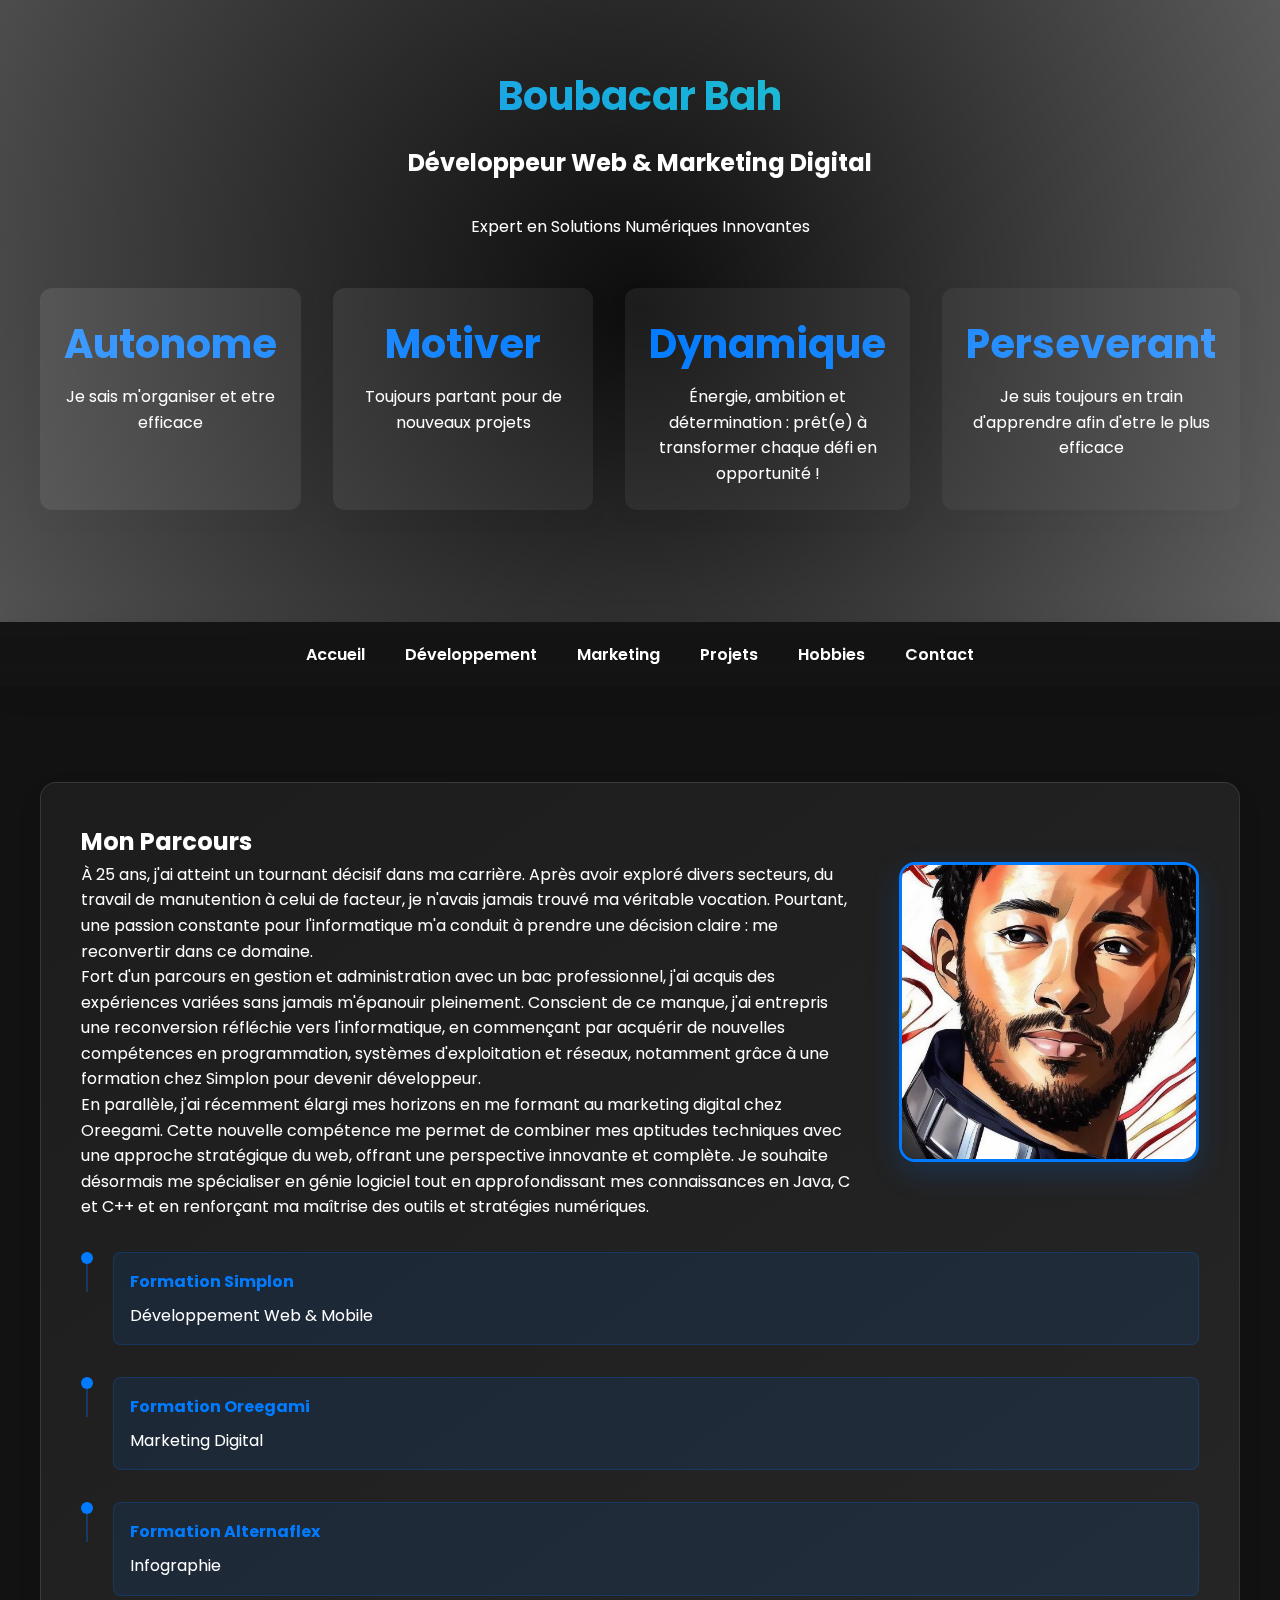
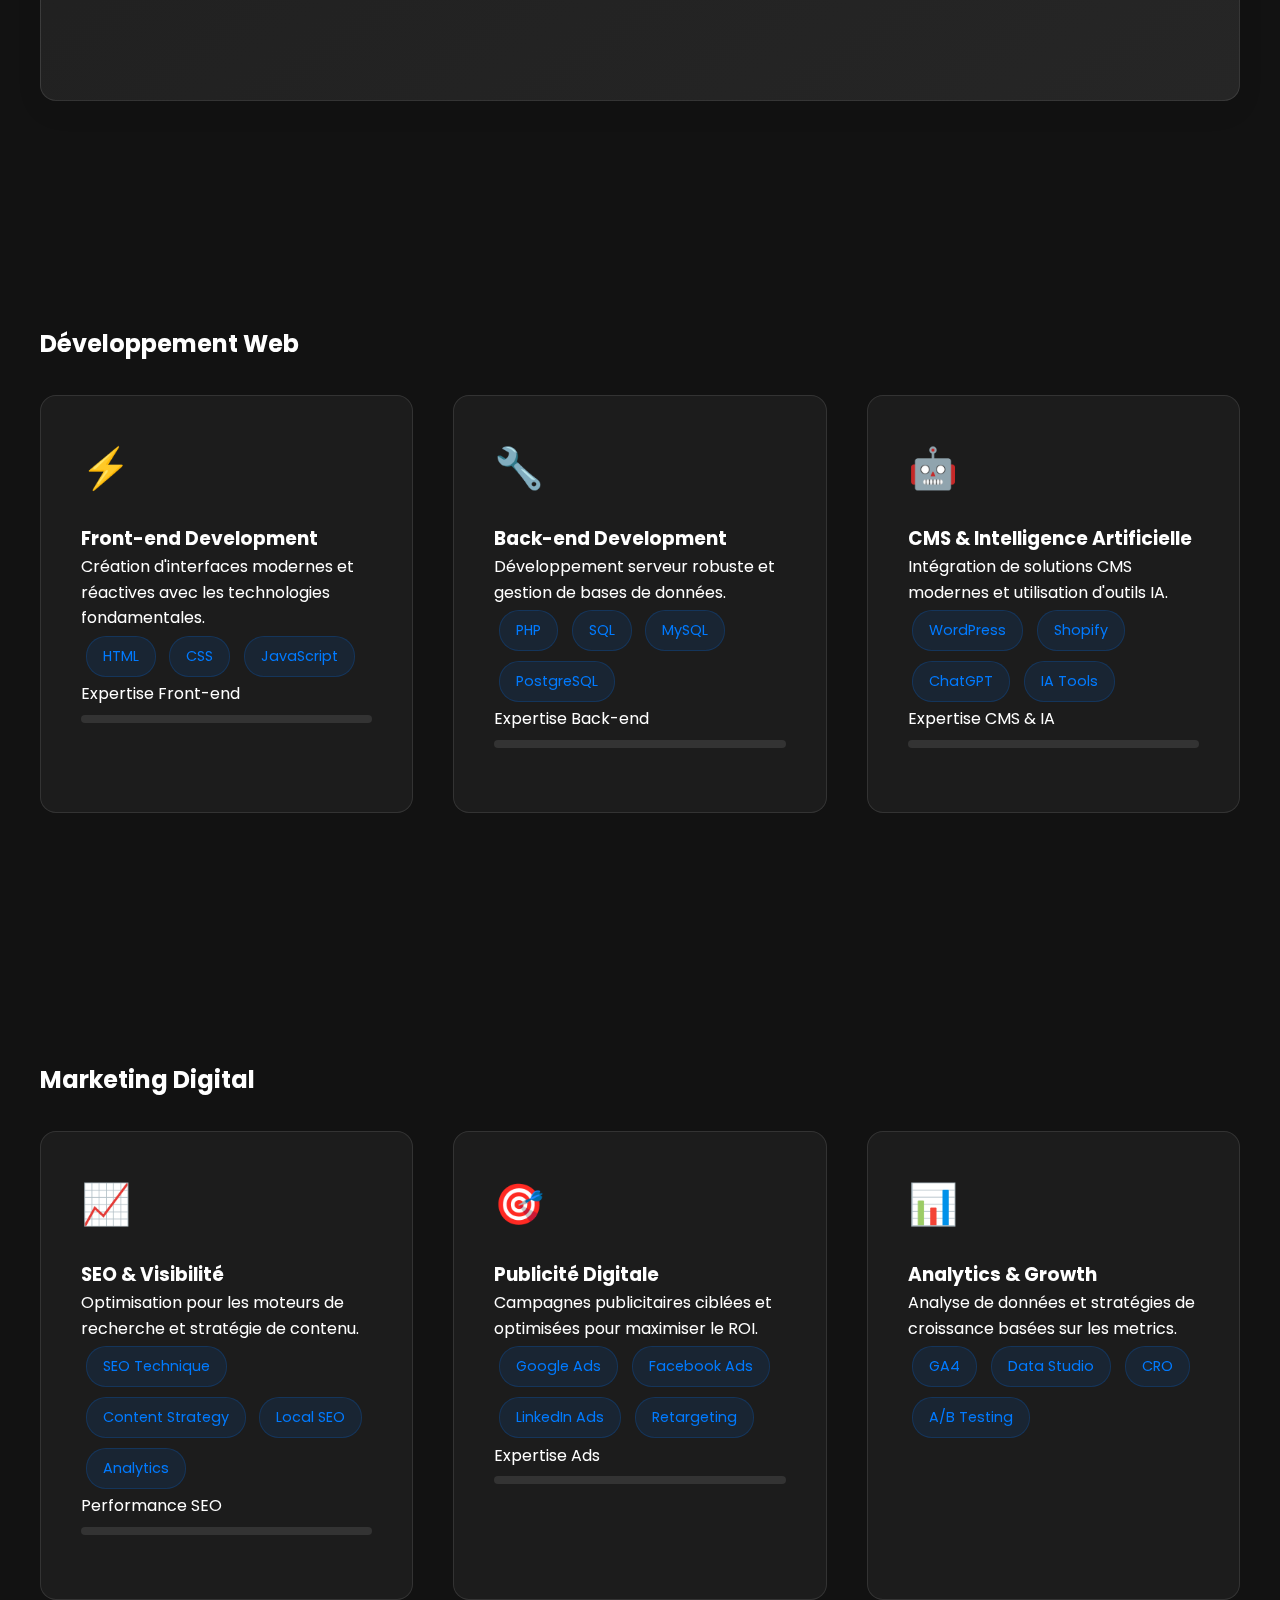
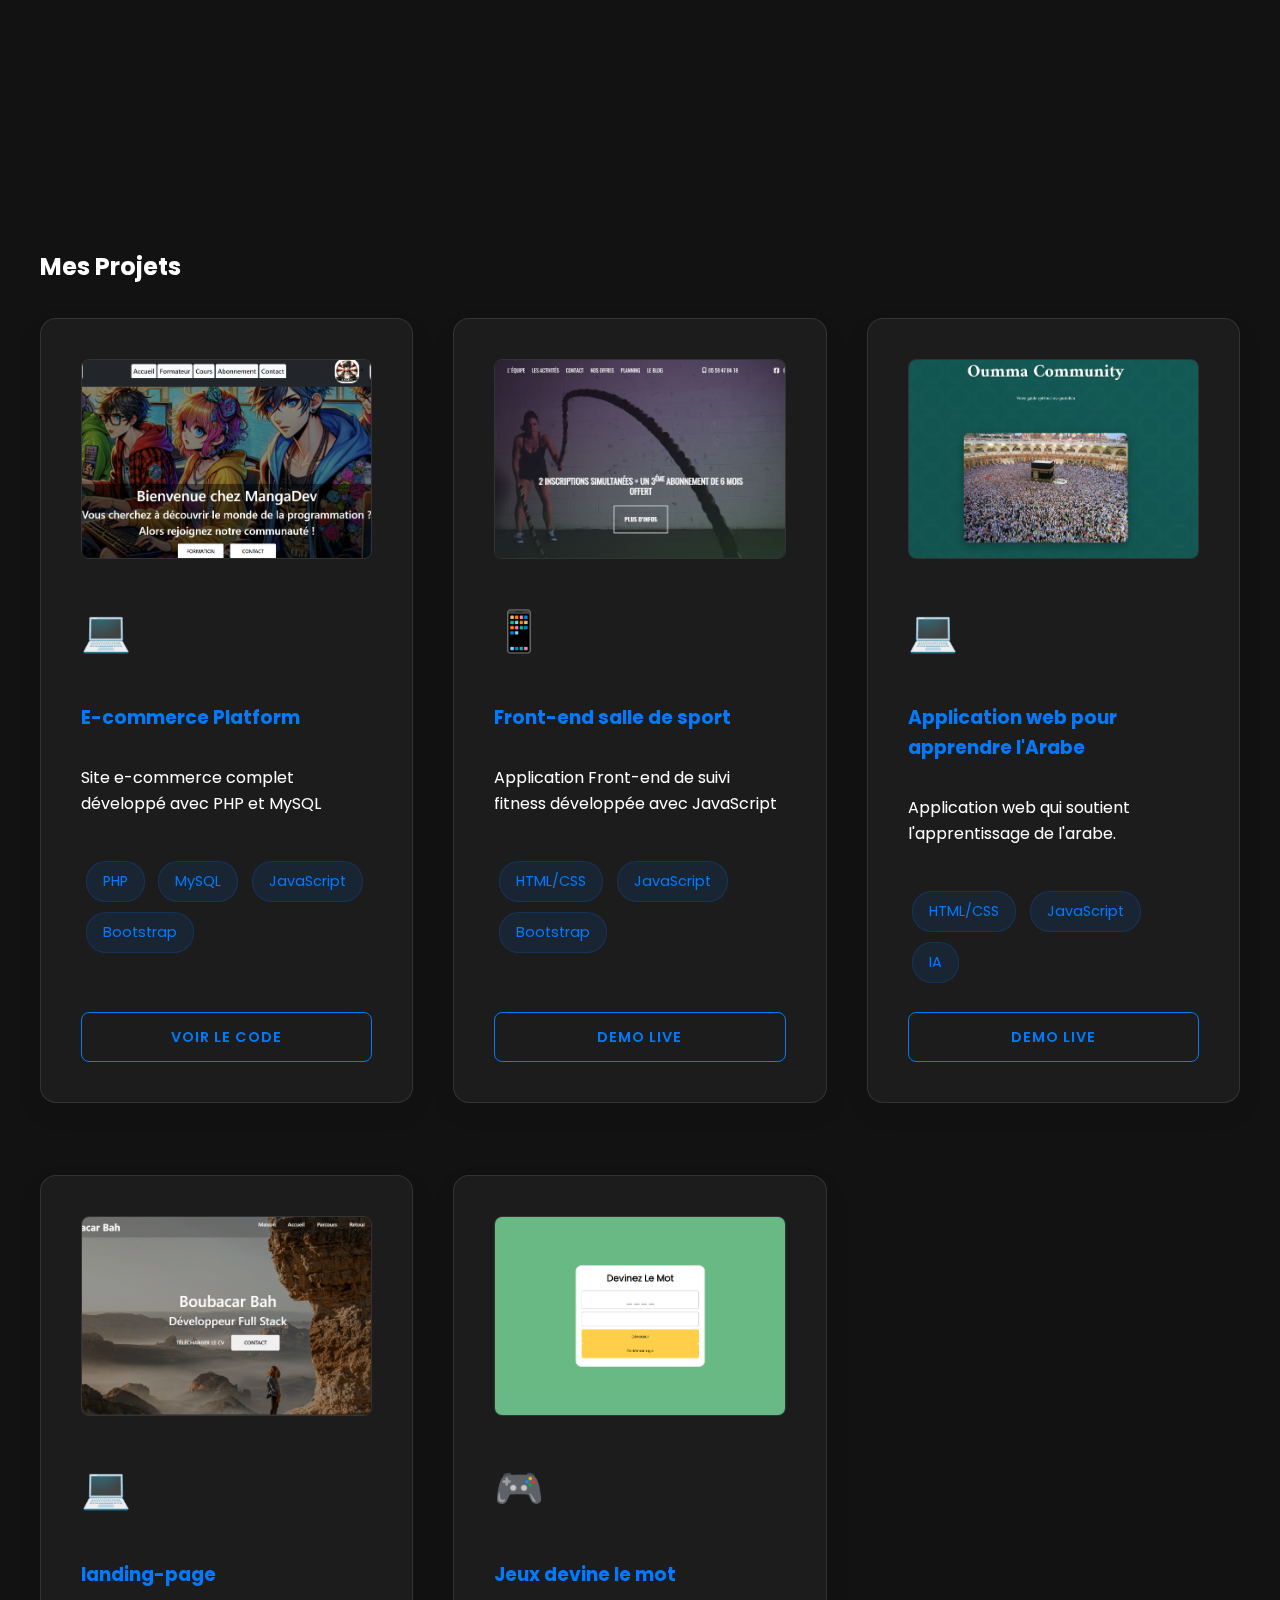
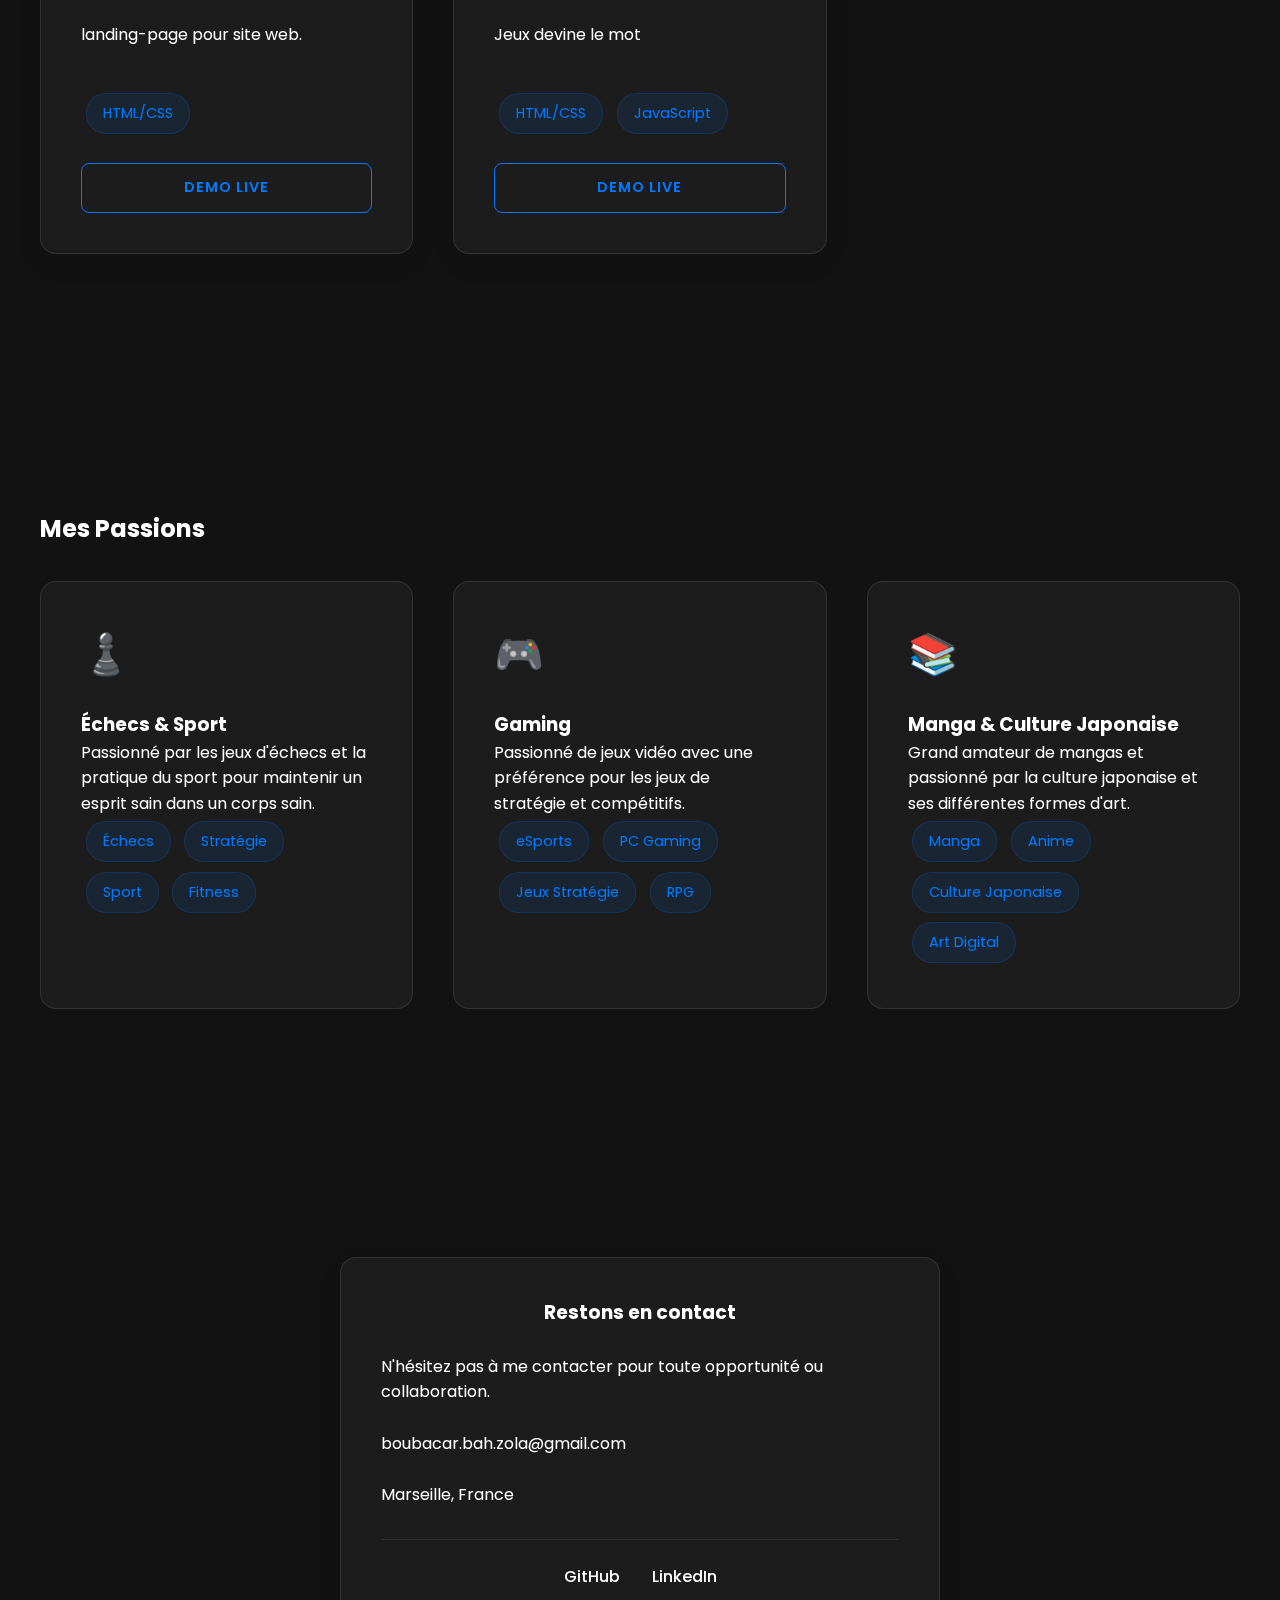
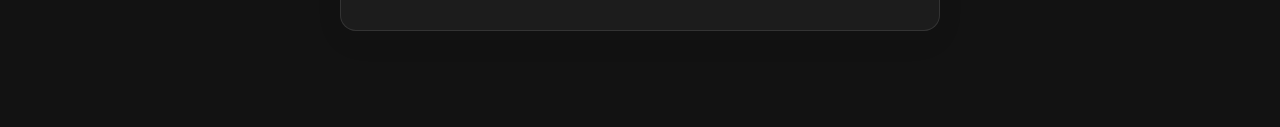
==== index.html @ 0d0018da "new" ====
<html><head>
<title>Portfolio - Boubacar Bah | Développeur Web & Marketing Digital</title>
<meta charset="UTF-8">
<meta name="viewport" content="width=device-width, initial-scale=1.0">
<meta name="description" content="Portfolio de développement web et marketing digital">
<link rel="stylesheet" href="style.css">

<link href="https://fonts.googleapis.com/css2?family=Poppins:wght@400;500;600;700&display=swap" rel="stylesheet">
</head>
<body>

<div class="animated-background"></div>

<header class="header">
    <div class="container">
        <h1 class="typewriter">Boubacar Bah</h1>
        <h2 style="margin-bottom: 2rem;">Développeur Web & Marketing Digital</h2>
        <p>Expert en Solutions Numériques Innovantes</p>
        <div class="stats-grid">
            <div class="stat-card">
                <div class="stat-number">Autonome</div>
                <div> Je sais m'organiser et etre efficace </div>
            </div>
            <div class="stat-card">
                <div class="stat-number">Motiver</div>
                <div>Toujours partant pour de nouveaux projets</div>
            </div>
            <div class="stat-card">
                <div class="stat-number">Dynamique</div>
                <div>Énergie, ambition et détermination : prêt(e) à transformer chaque défi en opportunité !</div>
            </div>
            <div class="stat-card">
                <div class="stat-number">Perseverant</div>
                <div>Je suis toujours en train d'apprendre afin d'etre le plus efficace</div>
            </div>
        </div>
    </div>
</header>

<nav class="nav">
    <div class="burger-menu">
        <div></div>
        <div></div>
        <div></div>
    </div>
    <ul class="nav-list">
        <li><a href="#accueil" class="nav-link">Accueil</a></li>
        <li><a href="#dev" class="nav-link">Développement</a></li>
        <li><a href="#marketing" class="nav-link">Marketing</a></li>
        <li><a href="#projets" class="nav-link">Projets</a></li>
        <li><a href="#hobbies" class="nav-link">Hobbies</a></li>
        <li><a href="#contact" class="nav-link">Contact</a></li>
    </ul>
</nav>

<main>
    <section id="accueil" class="section">
        <div class="container">
            <div class="card about-card">
                <h2>Mon Parcours</h2>
                <div class="about-content">
                    <div class="about-text">
                        <p class="about-paragraph">À 25 ans, j'ai atteint un tournant décisif dans ma carrière. Après avoir exploré divers secteurs, du travail de manutention à celui de facteur, je n'avais jamais trouvé ma véritable vocation. Pourtant, une passion constante pour l'informatique m'a conduit à prendre une décision claire : me reconvertir dans ce domaine.</p>
                        
                        <p class="about-paragraph">Fort d'un parcours en gestion et administration avec un bac professionnel, j'ai acquis des expériences variées sans jamais m'épanouir pleinement. Conscient de ce manque, j'ai entrepris une reconversion réfléchie vers l'informatique, en commençant par acquérir de nouvelles compétences en programmation, systèmes d'exploitation et réseaux, notamment grâce à une formation chez Simplon pour devenir développeur.</p>
                        
                        <p class="about-paragraph">En parallèle, j'ai récemment élargi mes horizons en me formant au marketing digital chez Oreegami. Cette nouvelle compétence me permet de combiner mes aptitudes techniques avec une approche stratégique du web, offrant une perspective innovante et complète. Je souhaite désormais me spécialiser en génie logiciel tout en approfondissant mes connaissances en Java, C et C++ et en renforçant ma maîtrise des outils et stratégies numériques.</p>
                    </div>
                    <div class="profile-section">
                        <img 
                            src="Picsart_24-02-28_15-00-03-583.png" 
                            alt="Portrait professionnel d'un jeune développeur, style moderne et professionnel" 
                            class="profile-image"
                            width="300"
                            height="300"
                        >
                    </div>
                </div>
                <div class="journey-timeline">
                    <div class="timeline-item">
                        <div class="timeline-dot"></div>
                        <div class="timeline-content">
                            <h4>Formation Simplon</h4>
                            <p>Développement Web & Mobile</p>
                        </div>
                    </div>
                    <div class="timeline-item">
                        <div class="timeline-dot"></div>
                        <div class="timeline-content">
                            <h4>Formation Oreegami</h4>
                            <p>Marketing Digital</p>
                        </div>
                    </div>
                    <div class="timeline-item">
                        <div class="timeline-dot"></div>
                        <div class="timeline-content">
                            <h4>Formation Alternaflex</h4>
                            <p>Infographie</p>
                        </div>
                    </div>
                </div>
            </div>
        </div>
    </section>

    <section id="dev" class="section">
        <div class="container">
            <h2>Développement Web</h2>
            <div class="portfolio-grid">
                <div class="service-card">
                    <div class="service-icon">⚡</div>
                    <h3>Front-end Development</h3>
                    <p>Création d'interfaces modernes et réactives avec les technologies fondamentales.</p>
                    <div class="skill-tags">
                        <span class="skill-tag">HTML</span>
                        <span class="skill-tag">CSS</span>
                        <span class="skill-tag">JavaScript</span>
                    </div>
                    <p>Expertise Front-end</p>
                    <div class="progress-bar">
                        <div class="progress-fill" style="width: 95%;"></div>
                    </div>
                </div>
                
                <div class="service-card">
                    <div class="service-icon">🔧</div>
                    <h3>Back-end Development</h3>
                    <p>Développement serveur robuste et gestion de bases de données.</p>
                    <div class="skill-tags">
                        <span class="skill-tag">PHP</span>
                        <span class="skill-tag">SQL</span>
                        <span class="skill-tag">MySQL</span>
                        <span class="skill-tag">PostgreSQL</span>
                    </div>
                    <p>Expertise Back-end</p>
                    <div class="progress-bar">
                        <div class="progress-fill" style="width: 90%;"></div>
                    </div>
                </div>

                <div class="service-card">
                    <div class="service-icon">🤖</div>
                    <h3>CMS & Intelligence Artificielle</h3>
                    <p>Intégration de solutions CMS modernes et utilisation d'outils IA.</p>
                    <div class="skill-tags">
                        <span class="skill-tag">WordPress</span>
                        <span class="skill-tag">Shopify</span>
                        <span class="skill-tag">ChatGPT</span>
                        <span class="skill-tag">IA Tools</span>
                    </div>
                    <p>Expertise CMS & IA</p>
                    <div class="progress-bar">
                        <div class="progress-fill" style="width: 85%;"></div>
                    </div>
                </div>
            </div>
        </div>
    </section>

    <section id="marketing" class="section">
        <div class="container">
            <h2>Marketing Digital</h2>
            <div class="portfolio-grid">
                <div class="service-card">
                    <div class="service-icon">📈</div>
                    <h3>SEO & Visibilité</h3>
                    <p>Optimisation pour les moteurs de recherche et stratégie de contenu.</p>
                    <div class="skill-tags">
                        <span class="skill-tag">SEO Technique</span>
                        <span class="skill-tag">Content Strategy</span>
                        <span class="skill-tag">Local SEO</span>
                        <span class="skill-tag">Analytics</span>
                    </div>
                    <p>Performance SEO</p>
                    <div class="progress-bar">
                        <div class="progress-fill" style="width: 92%;"></div>
                    </div>
                </div>

                <div class="service-card">
                    <div class="service-icon">🎯</div>
                    <h3>Publicité Digitale</h3>
                    <p>Campagnes publicitaires ciblées et optimisées pour maximiser le ROI.</p>
                    <div class="skill-tags">
                        <span class="skill-tag">Google Ads</span>
                        <span class="skill-tag">Facebook Ads</span>
                        <span class="skill-tag">LinkedIn Ads</span>
                        <span class="skill-tag">Retargeting</span>
                    </div>
                    <p>Expertise Ads</p>
                    <div class="progress-bar">
                        <div class="progress-fill" style="width: 88%;"></div>
                    </div>
                </div>

                <div class="service-card">
                    <div class="service-icon">📊</div>
                    <h3>Analytics & Growth</h3>
                    <p>Analyse de données et stratégies de croissance basées sur les metrics.</p>
                    <div class="skill-tags">
                        <span class="skill-tag">GA4</span>
                        <span class="skill-tag">Data Studio</span>
                        <span class="skill-tag">CRO</span>
                        <span class="skill-tag">A/B Testing</span>
                    </div>
                </div>
            </div>
        </div>
    </section>

    <section id="projets" class="section">
        <div class="container">
            <h2>Mes Projets</h2>
            <div class="portfolio-grid">
                <div class="project-card card">
                    <img 
                        src="Capture d'écran 2024-09-05 134711.png"
                        alt="Interface d'une plateforme e-commerce moderne avec design épuré"
                        class="project-preview"
                        width="400"
                        height="200"
                    >
                    <div class="service-icon">💻</div>
                    <h3>E-commerce Platform</h3>
                    <p>Site e-commerce complet développé avec PHP et MySQL</p>
                    <div class="skill-tags">
                        <span class="skill-tag">PHP</span>
                        <span class="skill-tag">MySQL</span>
                        <span class="skill-tag">JavaScript</span>
                        <span class="skill-tag">Bootstrap</span>
                    </div>
                    <div class="project-links">
                        <a href="https://github.com/BoubaBah/MangaDev" class="btn">Voir le Code</a>
                    </div>
                </div>

                <div class="project-card card">
                    <img 
                        src="Capture d'écran 2024-09-05 151207.png"
                        alt="Application mobile de fitness avec interface moderne et intuitive"
                        class="project-preview"
                        width="400"
                        height="200"
                    >
                    <div class="service-icon">📱</div>
                    <h3>Front-end salle de sport</h3>
                    <p>Application Front-end de suivi fitness développée avec JavaScript</p>
                    <div class="skill-tags">
                        <span class="skill-tag">HTML/CSS</span>
                        <span class="skill-tag">JavaScript</span>
                        <span class="skill-tag">Bootstrap</span>
                    </div>
                    <div class="project-links">
                        <a href="https://itakii.github.io/sale-de-sport/" class="btn">Demo Live</a>
                    </div>
                </div>

                <div class="project-card card">
                    <img 
                        src="bbb.png.png"
                        alt="Interface d'un chatbot IA avec design futuriste"
                        class="project-preview"
                        width="400"
                        height="200"
                    >
                    <div class="service-icon">💻</div>
                    <h3>Application web pour apprendre l'Arabe</h3>
                    <p>Application web qui soutient l'apprentissage de l'arabe.</p>
                    <div class="skill-tags">
                        <span class="skill-tag">HTML/CSS</span>
                        <span class="skill-tag">JavaScript</span>
                        <span class="skill-tag">IA</span>
                    </div>
                    <div class="project-links">
                        <a href="https://boubabah.github.io/apprendreL-ArabeD-butant/" class="btn">Demo Live</a>
                    </div>
                </div>

                <div class="project-card card">
                    <img 
                        src="lll.png"
                        alt="Dashboard analytics avec graphiques et données marketing"
                        class="project-preview"
                        width="400"
                        height="200"
                    >
                    <div class="service-icon">💻</div>
                    <h3>landing-page</h3>
                    <p>landing-page pour site web.</p>
                    <div class="skill-tags">
                        <span class="skill-tag">HTML/CSS</span>
                        
                    </div>
                    <div class="project-links">
                        <a href="https://boubabah.github.io/landing-Page/" class="btn">Demo Live</a>
                    </div>
                </div>

                <div class="project-card card">
                    <img 
                        src="ddd.png"
                        alt="Application de réseau social avec interface moderne"
                        class="project-preview"
                        width="400"
                        height="200"
                    >
                    <div class="service-icon">🎮</div>
                    <h3>Jeux devine le mot</h3>
                    <p>Jeux devine le mot</p>
                    <div class="skill-tags">
                        <span class="skill-tag">HTML/CSS</span>
                        <span class="skill-tag">JavaScript</span>
                        
                    </div>
                    <div class="project-links">
                        <a href="https://boubabah.github.io/JeuDevine.github.io/" class="btn">Demo Live</a>
                    </div>
                </div>
            </div>
        </div>
    </section>

    <section id="hobbies" class="section">
        <div class="container">
            <h2>Mes Passions</h2>
            <div class="portfolio-grid">
                <div class="service-card">
                    <div class="service-icon">♟️</div>
                    <h3>Échecs & Sport</h3>
                    <p>Passionné par les jeux d'échecs et la pratique du sport pour maintenir un esprit sain dans un corps sain.</p>
                    <div class="skill-tags">
                        <span class="skill-tag">Échecs</span>
                        <span class="skill-tag">Stratégie</span>
                        <span class="skill-tag">Sport</span>
                        <span class="skill-tag">Fitness</span>
                    </div>
                </div>

                <div class="service-card">
                    <div class="service-icon">🎮</div>
                    <h3>Gaming</h3>
                    <p>Passionné de jeux vidéo avec une préférence pour les jeux de stratégie et compétitifs.</p>
                    <div class="skill-tags">
                        <span class="skill-tag">eSports</span>
                        <span class="skill-tag">PC Gaming</span>
                        <span class="skill-tag">Jeux Stratégie</span>
                        <span class="skill-tag">RPG</span>
                    </div>
                </div>

                <div class="service-card">
                    <div class="service-icon">📚</div>
                    <h3>Manga & Culture Japonaise</h3>
                    <p>Grand amateur de mangas et passionné par la culture japonaise et ses différentes formes d'art.</p>
                    <div class="skill-tags">
                        <span class="skill-tag">Manga</span>
                        <span class="skill-tag">Anime</span>
                        <span class="skill-tag">Culture Japonaise</span>
                        <span class="skill-tag">Art Digital</span>
                    </div>
                </div>
            </div>
        </div>
    </section>

    <section id="contact" class="section">
        <div class="container">
            
            <div class="contact-form card w-50">
                <center><h3>Restons en contact</h3></center>
                <br>
                <p>N'hésitez pas à me contacter pour toute opportunité ou collaboration.</p>
                <br>
                <div class="contact-method">
                    <i class="fas fa-envelope"></i>
                    <p>boubacar.bah.zola@gmail.com</p>
                </div>
                <br>
                
                <div class="contact-method">
                    <i class="fas fa-map-marker-alt"></i>
                    <p>Marseille, France</p>
                </div>
                <div class="social-links">
                    <a href="https://github.com/BoubaBah" target="_blank">GitHub</a>
                    <a href="https://www.linkedin.com/in/boubacar-bah-%E2%9C%A8-0828a6263/" target="_blank">LinkedIn</a>
                </div>
            </div>
        </div>
    </section>
</main>

<script src="main.js"></script>

</body>
</html>
---- style.css ----
:root {
    --primary: #0a0a0a;
    --secondary: #007AFF;
    --accent: #00D1B2;
    --background: #121212;
    --text: #ffffff;
    --card-bg: rgba(30, 30, 30, 0.95);
    --gold: #FFD700;
  }
  
  * {
    margin: 0;
    padding: 0;
    box-sizing: border-box;
  }
  
  body {
    font-family: 'Poppins', sans-serif;
    line-height: 1.6;
    color: var(--text);
    background: var(--background);
  }
  
  .animated-background {
      position: fixed;
      top: 0;
      left: 0;
      width: 100%;
      height: 100%;
      z-index: -1;
      background: var(--background);
      overflow: hidden;
  }
  
  .light-beam {
      position: absolute;
      width: 2px;
      opacity: 0;
      background: linear-gradient(180deg, rgba(144, 238, 144, 0.3) 0%, rgba(144, 238, 144, 0.1) 50%, transparent 100%);
      animation: fallBeam 3s linear infinite;
  }
  
  @keyframes fallBeam {
      0% {
          transform: translateY(-100%) rotate(45deg);
          opacity: 0;
      }
      20% {
          opacity: 0.3;
      }
      80% {
          opacity: 0.3;
      }
      100% {
          transform: translateY(100vh) rotate(45deg);
          opacity: 0;
      }
  }
  
  .header {
    padding: 4rem 2rem;
    background: linear-gradient(135deg, #000000 0%, #1a1a1a 100%);
    color: white;
    text-align: center;
    position: relative;
    overflow: hidden;
    box-shadow: 0 4px 30px rgba(0,0,0,0.1);
  }
  
  .header::before {
    content: '';
    position: absolute;
    top: 0;
    left: 0;
    width: 100%;
    height: 100%;
    background: radial-gradient(circle at center, transparent 0%, rgba(255,255,255,0.3) 100%);
  }
  
  .nav {
    background: rgba(20, 20, 20, 0.95);
    padding: 1.2rem;
    position: sticky;
    top: 0;
    z-index: 100;
    backdrop-filter: blur(10px);
    box-shadow: 0 4px 30px rgba(0,0,0,0.1);
  }
  
  .burger-menu {
      display: none;
      cursor: pointer;
      padding: 10px;
  }
  
  .burger-menu div {
      width: 25px;
      height: 3px;
      background-color: var(--text);
      margin: 5px 0;
      transition: all 0.3s ease;
  }
  
  .nav-list {
    display: flex;
    justify-content: center;
    list-style: none;
    gap: 2.5rem;
  }
  
  .nav-link {
    text-decoration: none;
    color: var(--text);
    font-weight: 600;
    transition: all 0.3s;
    position: relative;
  }
  
  .nav-link::after {
    content: '';
    position: absolute;
    bottom: -5px;
    left: 0;
    width: 0;
    height: 2px;
    background: var(--secondary);
    transition: width 0.3s;
  }
  
  .nav-link:hover::after {
    width: 100%;
  }
  
  .section {
    padding: 6rem 2rem;
  }
  
  .container {
    max-width: 1200px;
    margin: 0 auto;
  }
  
  .card {
    background: var(--card-bg);
    border-radius: 16px;
    padding: 2.5rem;
    margin-bottom: 2rem;
    box-shadow: 0 10px 30px rgba(0,0,0,0.05);
    transition: all 0.4s cubic-bezier(0.4, 0, 0.2, 1);
    border: 1px solid rgba(255,255,255,0.1);
  }
  
  .card:hover {
    transform: translateY(-10px);
    box-shadow: 0 20px 40px rgba(0, 122, 255, 0.15);
  }
  
  .typewriter {
    font-size: 2.5rem;
    font-weight: 700;
    background: linear-gradient(45deg, var(--secondary), var(--accent));
    -webkit-background-clip: text;
    -webkit-text-fill-color: transparent;
    margin-bottom: 1rem;
  }
  
  .portfolio-grid {
    display: grid;
    grid-template-columns: repeat(auto-fit, minmax(350px, 1fr));
    gap: 2.5rem;
    padding: 2rem 0;
  }
  
  .contact-form {
    max-width: 600px;
    margin: 0 auto;
  }
  
  .form-group {
    margin-bottom: 1.5rem;
  }
  
  .form-input {
    width: 100%;
    padding: 1rem;
    background: rgba(30, 30, 30, 0.95);
    border: 2px solid rgba(255,255,255,0.1);
    border-radius: 8px;
    transition: all 0.3s;
    font-size: 1rem;
    color: var(--text);
  }
  
  .form-input:focus {
    border-color: var(--secondary);
    outline: none;
    box-shadow: 0 0 0 3px rgba(0,122,255,0.1);
  }
  
  .btn {
    background: linear-gradient(45deg, var(--secondary), var(--accent));
    color: white;
    padding: 1rem 2rem;
    border: none;
    border-radius: 8px;
    cursor: pointer;
    transition: all 0.3s;
    font-weight: 600;
    text-transform: uppercase;
    letter-spacing: 1px;
  }
  
  .btn:hover {
    transform: translateY(-2px);
    box-shadow: 0 10px 20px rgba(0,122,255,0.2);
  }
  
  .social-links {
    margin-top: 2rem;
    display: flex;
    justify-content: center;
    gap: 2rem;
  }
  
  .social-links a {
    color: var(--text);
    text-decoration: none;
    font-weight: 500;
    transition: color 0.3s;
  }
  
  .social-links a:hover {
    color: var(--secondary);
  }
  
  .stats-grid {
    display: grid;
    grid-template-columns: repeat(4, 1fr);
    gap: 2rem;
    margin: 3rem 0;
  }
  
  .stat-card {
    text-align: center;
    padding: 1.5rem;
    background: var(--card-bg);
    border-radius: 12px;
    box-shadow: 0 8px 20px rgba(0,0,0,0.08);
  }
  
  .stat-number {
    font-size: 2.5rem;
    font-weight: 700;
    color: var(--secondary);
    margin-bottom: 0.5rem;
  }
  
  .project-card {
    background: var(--card-bg);
    border-radius: 16px;
    padding: 2.5rem;
    transition: all 0.4s ease;
    border: 1px solid rgba(255,255,255,0.1);
    display: flex;
    flex-direction: column;
    gap: 1.5rem;
  }
  
  .project-card:hover {
    transform: translateY(-10px);
    border-color: var(--secondary);
    box-shadow: 0 20px 40px rgba(0, 122, 255, 0.15);
  }
  
  .project-links {
    display: flex;
    gap: 1rem;
    margin-top: auto;
  }
  
  .project-links .btn {
    flex: 1;
    font-size: 0.9rem;
    padding: 0.8rem 1.5rem;
    text-align: center;
    text-decoration: none;
    border: 1px solid var(--secondary);
    background: transparent;
    color: var(--secondary);
    transition: all 0.3s ease;
  }
  
  .project-links .btn:hover {
    background: var(--secondary);
    color: white;
    transform: translateY(-2px);
  }
  
  .project-card .service-icon {
    font-size: 2.5rem;
    margin-bottom: 1rem;
  }
  
  .project-card h3 {
    color: var(--secondary);
    margin-bottom: 0.5rem;
  }
  
  .project-card p {
    color: var(--text);
    margin-bottom: 1rem;
    line-height: 1.6;
  }
  
  .testimonial {
    font-style: italic;
    position: relative;
    padding: 2rem;
    background: var(--card-bg);
    border-radius: 12px;
    margin: 2rem 0;
  }
  
  .testimonial::before {
    content: '"';
    font-size: 4rem;
    color: var(--secondary);
    position: absolute;
    top: -10px;
    left: 10px;
    opacity: 0.2;
  }
  
  .service-card {
    background: var(--card-bg);
    border-radius: 16px;
    padding: 2.5rem;
    margin-bottom: 1.5rem;
    border: 1px solid rgba(255,255,255,0.1);
    transition: all 0.3s ease;
    position: relative;
    overflow: hidden;
  }
  
  .service-card:hover {
    transform: translateY(-5px);
    border-color: var(--secondary);
  }
  
  .service-card::before {
    content: '';
    position: absolute;
    top: 0;
    left: 0;
    width: 100%;
    height: 4px;
    background: linear-gradient(90deg, var(--secondary), var(--accent));
    opacity: 0;
    transition: opacity 0.3s ease;
  }
  
  .service-card:hover::before {
    opacity: 1;
  }
  
  .service-icon {
    font-size: 2.5rem;
    margin-bottom: 1.5rem;
    color: var(--secondary);
  }
  
  .skill-tag {
    display: inline-block;
    padding: 0.5rem 1rem;
    background: rgba(0, 122, 255, 0.1);
    border-radius: 20px;
    margin: 0.3rem;
    font-size: 0.9rem;
    color: var(--secondary);
    border: 1px solid rgba(0, 122, 255, 0.2);
    transition: all 0.3s ease;
  }
  
  .skill-tag:hover {
    background: var(--secondary);
    color: white;
  }
  
  .progress-bar {
    width: 100%;
    height: 8px;
    background: rgba(255,255,255,0.1);
    border-radius: 4px;
    margin: 0.5rem 0 1.5rem 0;
    overflow: hidden;
  }
  
  .progress-fill {
    height: 100%;
    background: linear-gradient(90deg, var(--secondary), var(--accent));
    border-radius: 4px;
    transition: width 1.5s ease-in-out;
  }
  
  .about-card {
      background: linear-gradient(145deg, var(--card-bg), rgba(40, 40, 40, 0.95));
      border: 1px solid rgba(255, 255, 255, 0.1);
      transition: transform 0.3s ease, box-shadow 0.3s ease;
  }
  
  .profile-image {
      width: 100%;
      max-width: 300px;
      height: 300px;
      object-fit: cover;
      border-radius: 16px;
      margin: 0 auto;
      display: block;
      border: 3px solid var(--secondary);
      box-shadow: 0 10px 30px rgba(0, 122, 255, 0.2);
      transition: transform 0.3s ease, box-shadow 0.3s ease;
  }
  
  .profile-image:hover {
      transform: scale(1.02);
      box-shadow: 0 15px 40px rgba(0, 122, 255, 0.3);
  }
  
  .about-content {
      display: grid;
      grid-template-columns: 1fr 300px;
      gap: 3rem;
      align-items: start;
  }
  
  @media (max-width: 768px) {
      .nav-list {
          position: fixed;
          right: -100%;
          top: 0;
          height: 100vh;
          width: 100%;
          background: rgba(20, 20, 20, 0.98);
          flex-direction: column;
          padding-top: 80px;
          transition: 0.5s ease-in-out;
      }
  
      .nav-list.active {
          right: 0;
      }
  
      .burger-menu {
          display: block;
          position: absolute;
          right: 20px;
          top: 15px;
          z-index: 101;
      }
  
      .burger-menu.active div:nth-child(1) {
          transform: rotate(-45deg) translate(-5px, 6px);
      }
  
      .burger-menu.active div:nth-child(2) {
          opacity: 0;
      }
  
      .burger-menu.active div:nth-child(3) {
          transform: rotate(45deg) translate(-5px, -6px);
      }
  
      .nav-list {
          flex-direction: column;
          text-align: center;
          gap: 1rem;
      }
      
      .section {
          padding: 3rem 1rem;
      }
      
      .typewriter {
          font-size: 1.8rem;
      }
  
      .stats-grid {
          grid-template-columns: repeat(2, 1fr);
      }
  
      .about-content {
          grid-template-columns: 1fr;
      }
      
      .about-paragraph {
          font-size: 1rem;
      }
  
      .profile-image {
          margin-bottom: 2rem;
      }
  }
  
  .journey-timeline {
      position: relative;
      padding: 2rem 0;
  }
  
  .timeline-item {
      position: relative;
      padding-left: 2rem;
      margin-bottom: 2rem;
  }
  
  .timeline-dot {
      position: absolute;
      left: 0;
      width: 12px;
      height: 12px;
      background: var(--secondary);
      border-radius: 50%;
  }
  
  .timeline-dot::before {
      content: '';
      position: absolute;
      left: 50%;
      top: 12px;
      height: calc(100% + 1rem);
      width: 2px;
      background: rgba(0, 122, 255, 0.3);
      transform: translateX(-50%);
  }
  
  .timeline-content {
      background: rgba(0, 122, 255, 0.1);
      padding: 1rem;
      border-radius: 8px;
      border: 1px solid rgba(0, 122, 255, 0.2);
  }
  
  .timeline-content h4 {
      color: var(--secondary);
      margin-bottom: 0.5rem;
  }
  
  @media (max-width: 968px) {
      .about-content {
          grid-template-columns: 1fr;
      }
  }
  
  .project-preview {
      width: 100%;
      height: 200px;
      border-radius: 8px;
      margin-bottom: 1rem;
      object-fit: cover;
      border: 1px solid rgba(255,255,255,0.1);
      transition: transform 0.3s ease;
  }
  
  .project-preview:hover {
      transform: scale(1.05);
  }
  
  .contact-form textarea.form-input {
      resize: vertical;
      min-height: 120px;
  }
  
  .contact-form .card {
      max-width: 600px;
      margin: 0 auto;
      padding: 2rem;
  }
  
  .contact-form .social-links {
      border-top: 1px solid rgba(255,255,255,0.1);
      padding-top: 1.5rem;
      margin-top: 2rem;
  }
  
  .contact-form .social-links a {
      display: inline-flex;
      align-items: center;
      gap: 0.5rem;
      color: var(--text);
      text-decoration: none;
      transition: color 0.3s ease;
  }
  
  .contact-form .social-links a:hover {
      color: var(--secondary);
  }
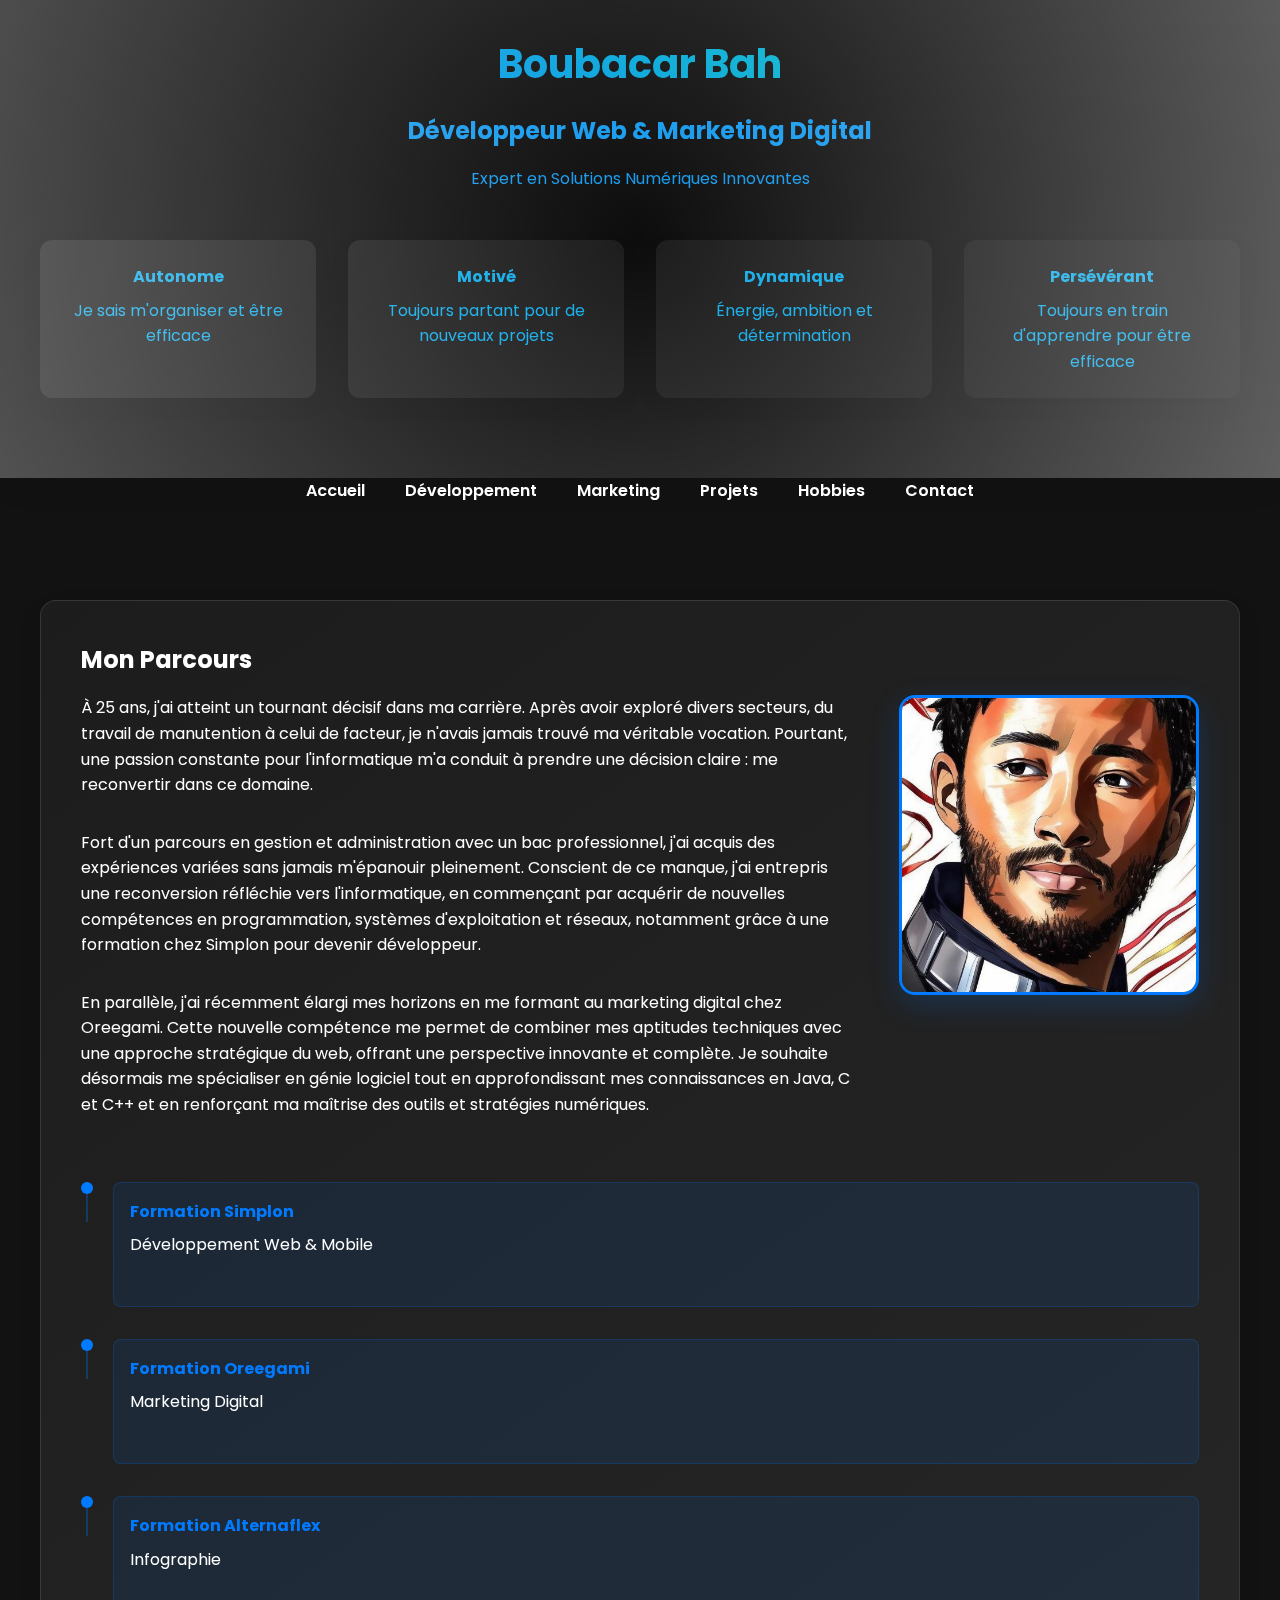
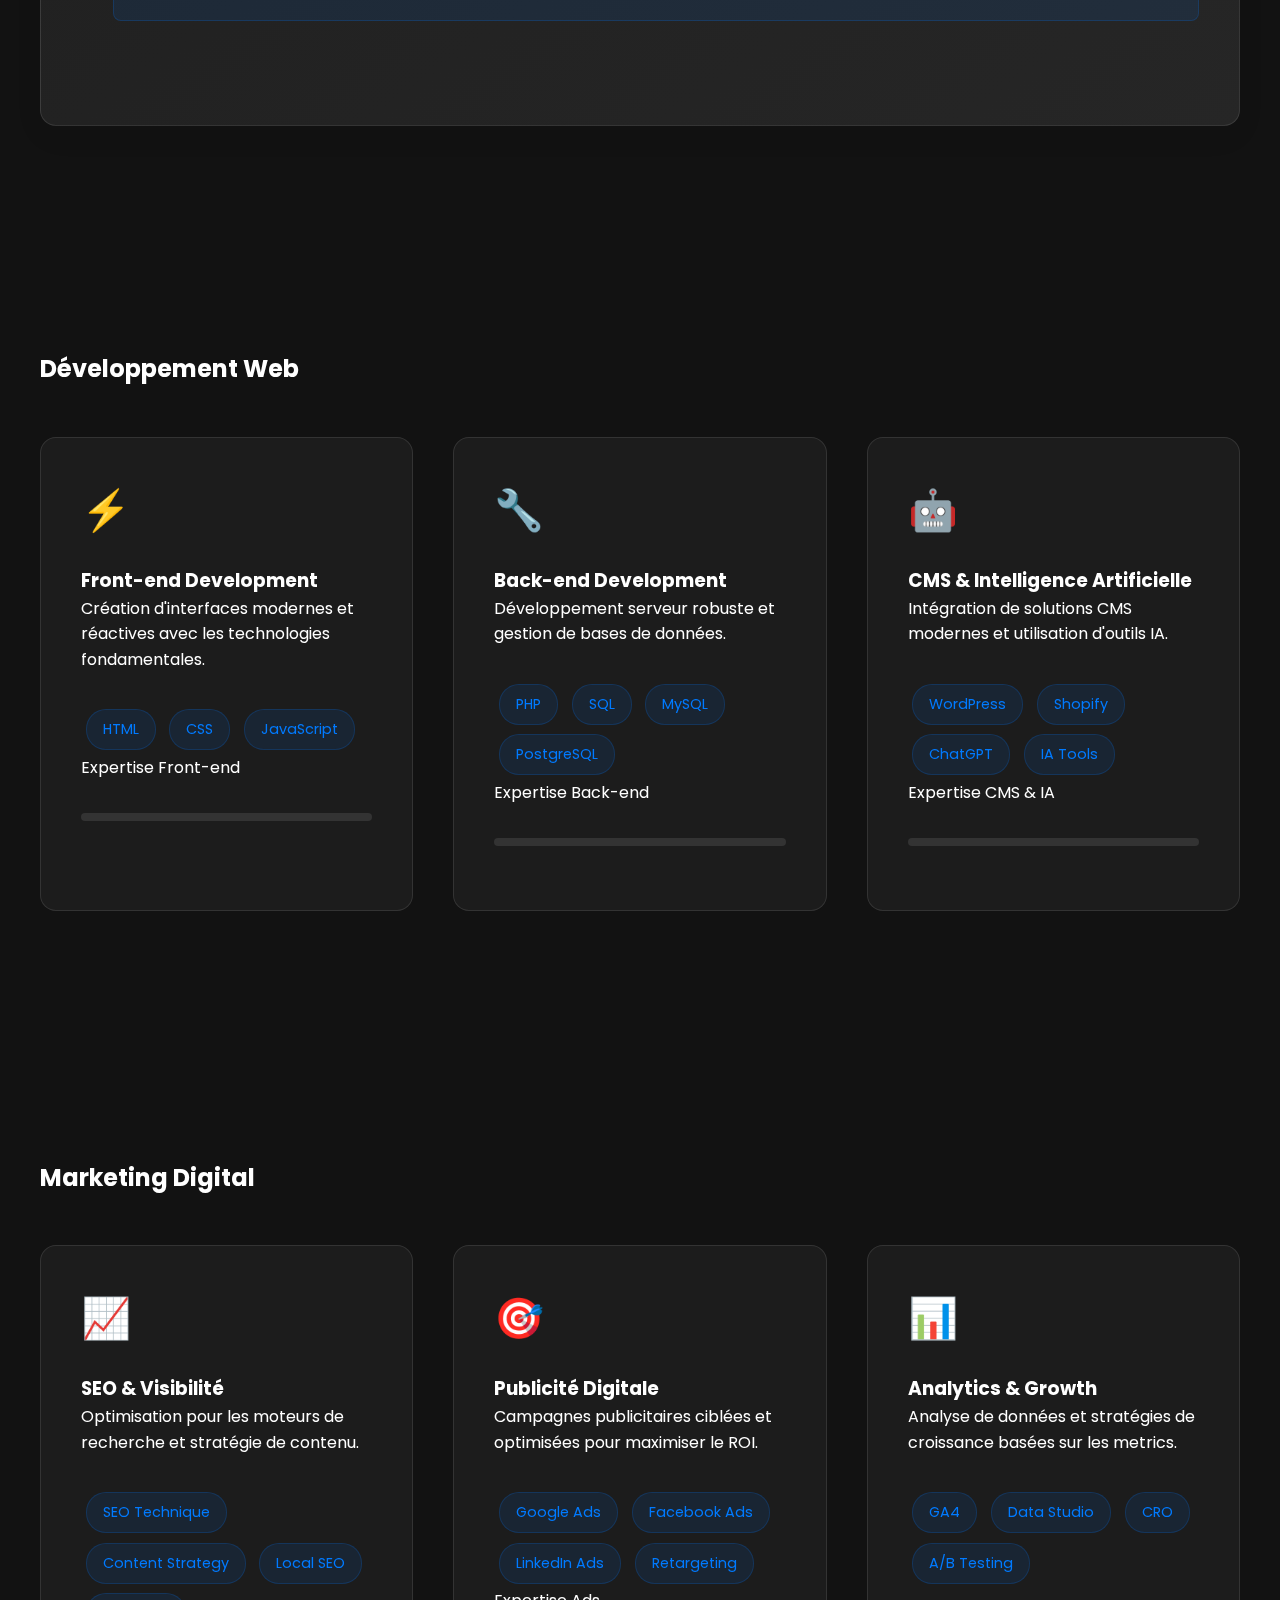
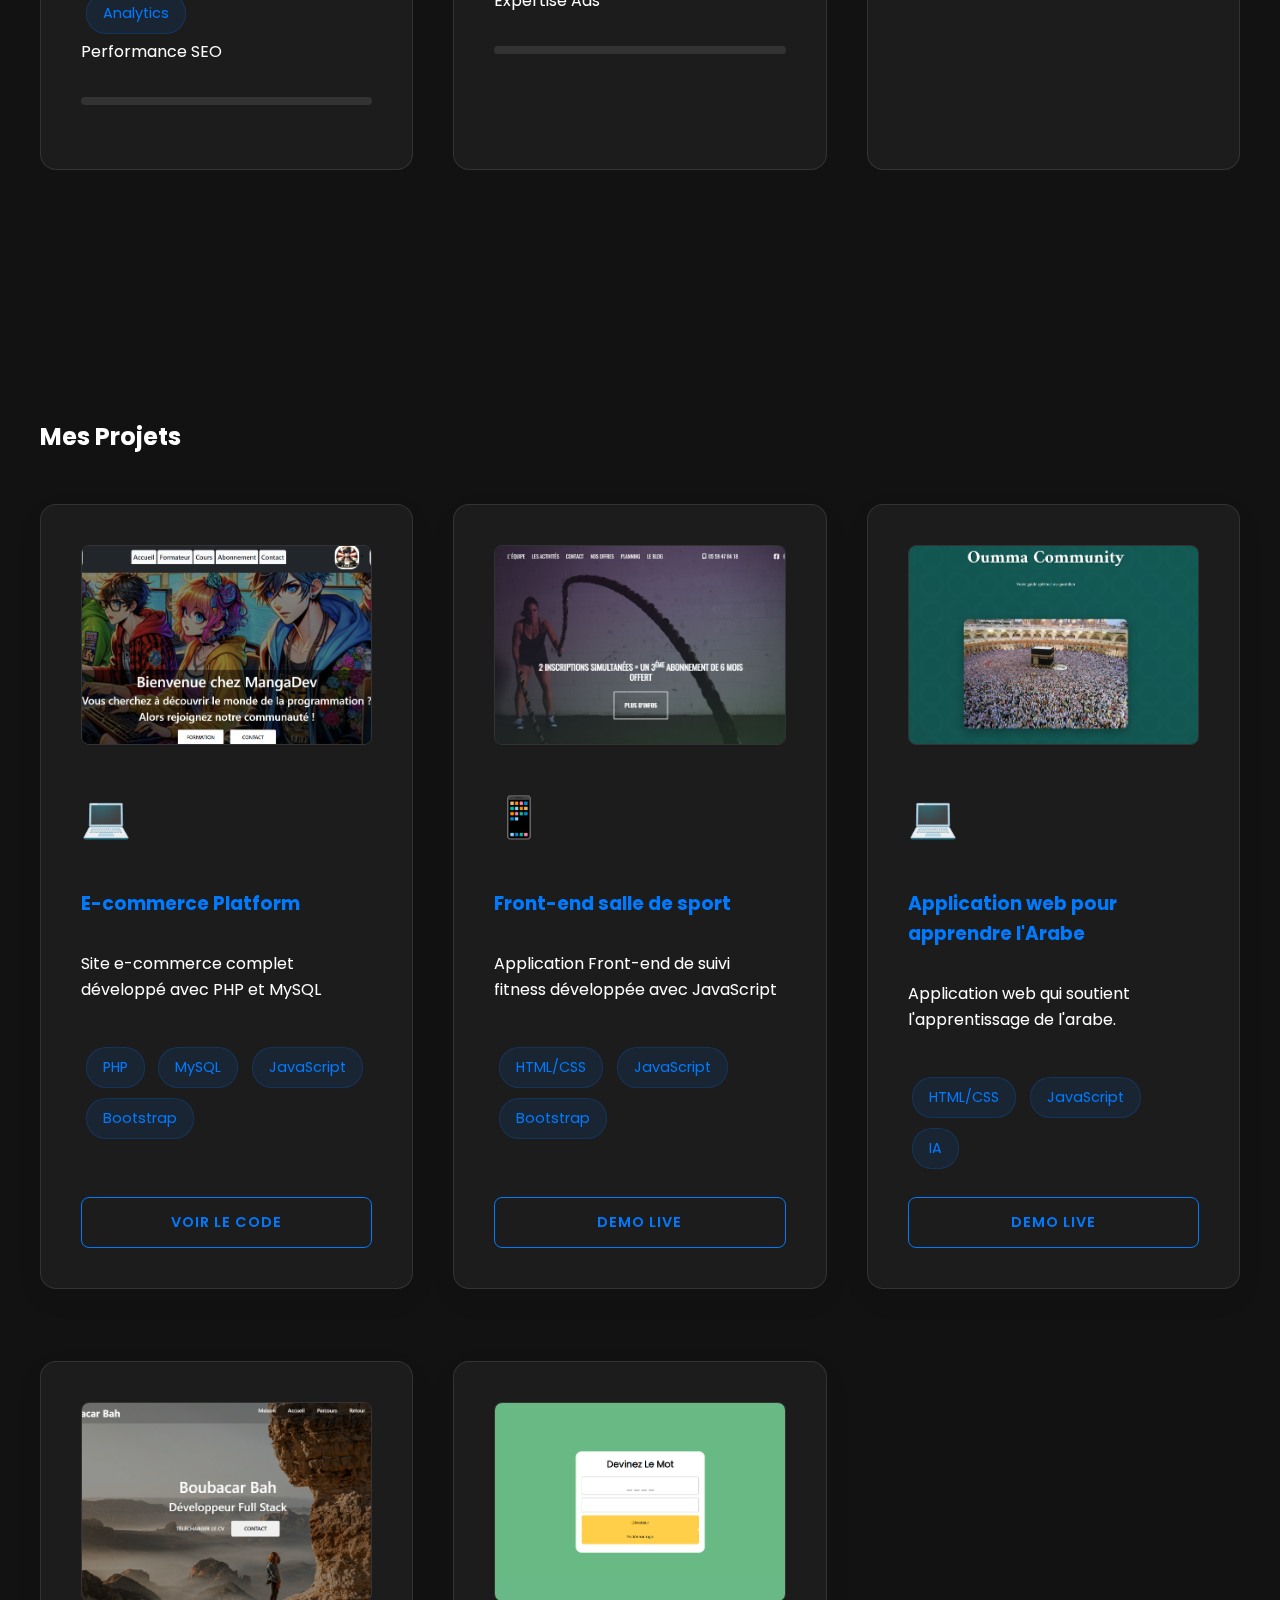
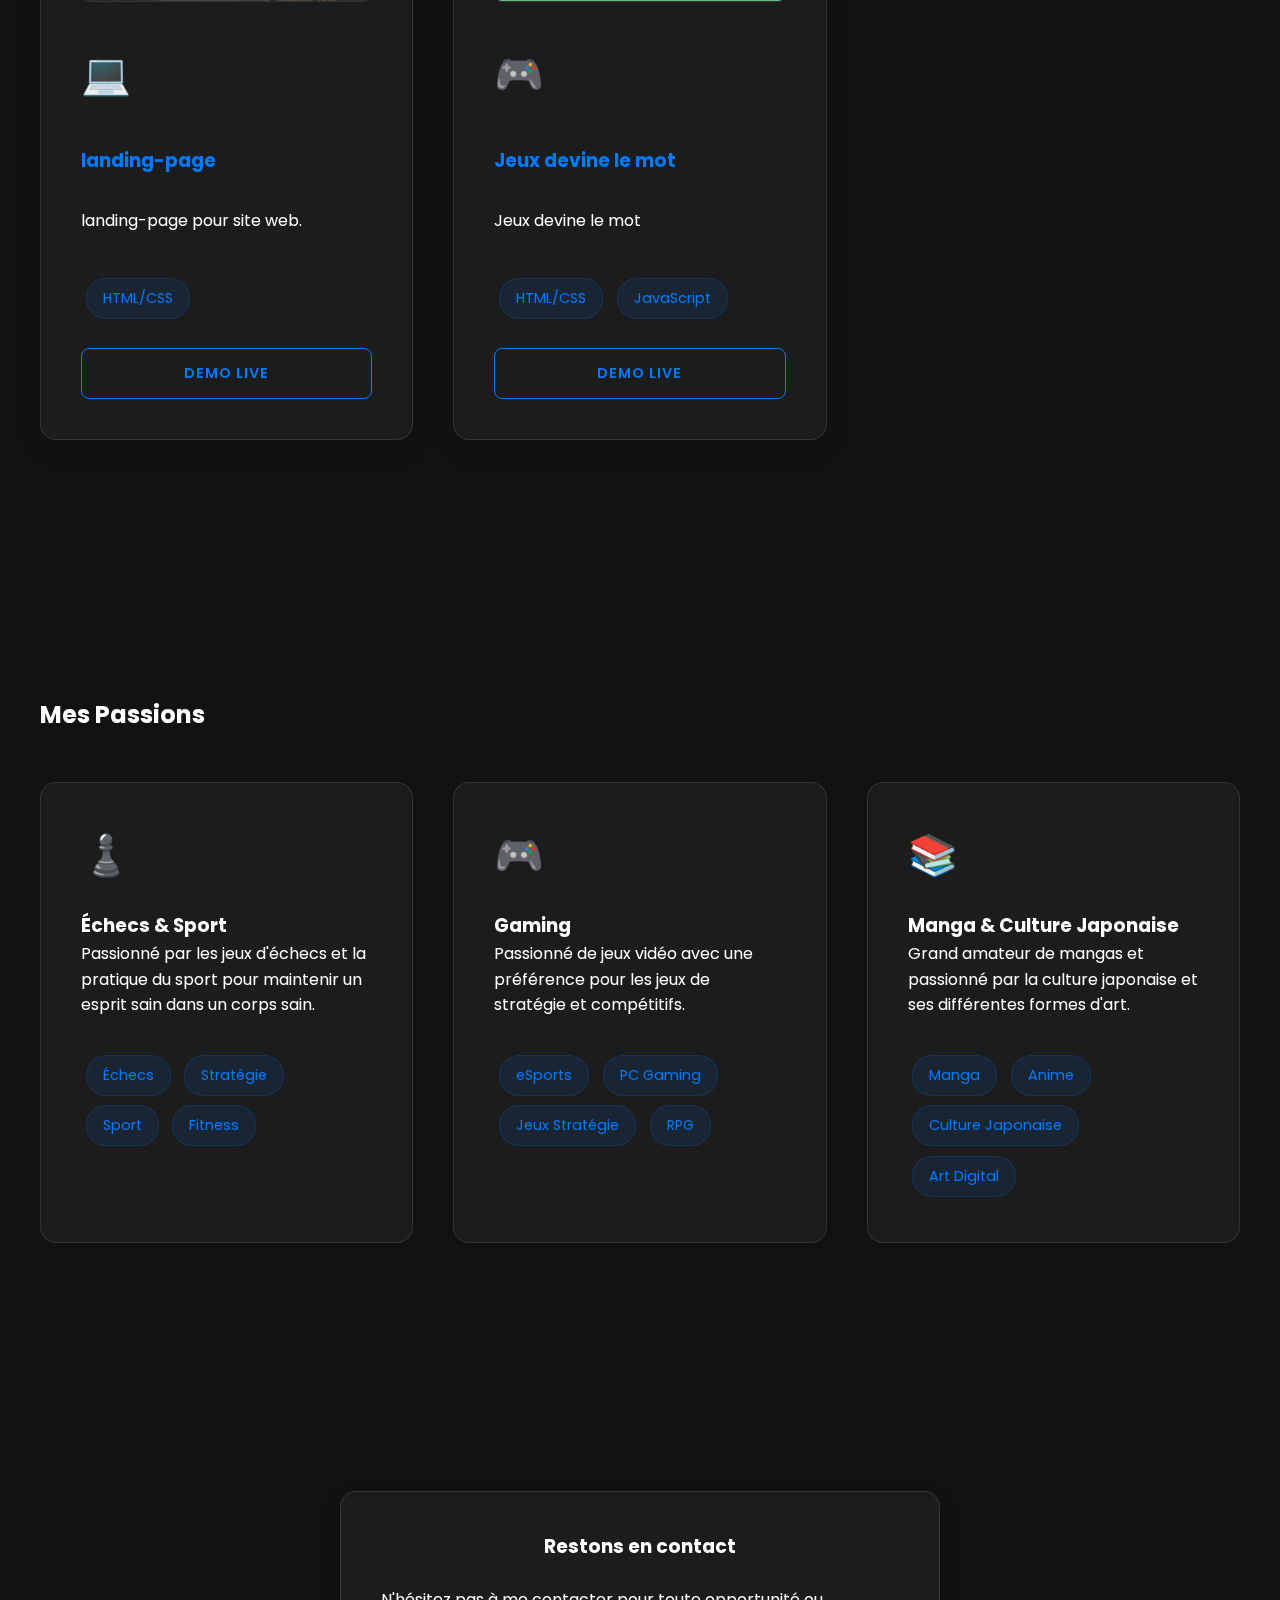
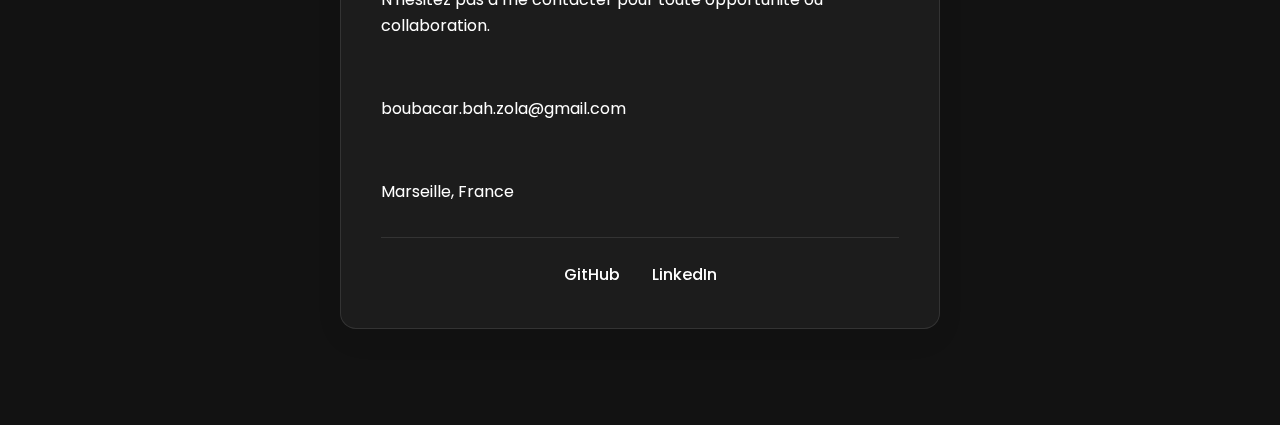
==== commit f6439c26: "neww" ====
--- a/index.html
+++ b/index.html
@@ -1,396 +1,478 @@
-<html><head>
-<title>Portfolio - Boubacar Bah | Développeur Web & Marketing Digital</title>
-<meta charset="UTF-8">
-<meta name="viewport" content="width=device-width, initial-scale=1.0">
-<meta name="description" content="Portfolio de développement web et marketing digital">
-<link rel="stylesheet" href="style.css">
-
-<link href="https://fonts.googleapis.com/css2?family=Poppins:wght@400;500;600;700&display=swap" rel="stylesheet">
-</head>
-<body>
-
-<div class="animated-background"></div>
-
-<header class="header">
-    <div class="container">
+<html>
+  <head>
+    <title>
+      Portfolio - Boubacar Bah | Développeur Web & Marketing Digital
+    </title>
+    <meta charset="UTF-8" />
+    <meta name="viewport" content="width=device-width, initial-scale=1.0" />
+    <meta
+      name="description"
+      content="Portfolio de développement web et marketing digital"
+    />
+    <link rel="stylesheet" href="style.css" />
+
+    <link
+      href="https://fonts.googleapis.com/css2?family=Poppins:wght@400;500;600;700&display=swap"
+      rel="stylesheet"
+    />
+  </head>
+  <body>
+    <div class="animated-background"></div>
+
+    <header class="header">
+      <div class="container">
         <h1 class="typewriter">Boubacar Bah</h1>
-        <h2 style="margin-bottom: 2rem;">Développeur Web & Marketing Digital</h2>
-        <p>Expert en Solutions Numériques Innovantes</p>
+        <h2 class="subtitle">Développeur Web & Marketing Digital</h2>
+        <p class="description">Expert en Solutions Numériques Innovantes</p>
         <div class="stats-grid">
-            <div class="stat-card">
-                <div class="stat-number">Autonome</div>
-                <div> Je sais m'organiser et etre efficace </div>
-            </div>
-            <div class="stat-card">
-                <div class="stat-number">Motiver</div>
-                <div>Toujours partant pour de nouveaux projets</div>
-            </div>
-            <div class="stat-card">
-                <div class="stat-number">Dynamique</div>
-                <div>Énergie, ambition et détermination : prêt(e) à transformer chaque défi en opportunité !</div>
-            </div>
-            <div class="stat-card">
-                <div class="stat-number">Perseverant</div>
-                <div>Je suis toujours en train d'apprendre afin d'etre le plus efficace</div>
-            </div>
-        </div>
-    </div>
-</header>
-
-<nav class="nav">
-    <div class="burger-menu">
+          <div class="stat-card">
+            <div class="stat-number">Autonome</div>
+            <div class="stat-text">Je sais m'organiser et être efficace</div>
+          </div>
+          <div class="stat-card">
+            <div class="stat-number">Motivé</div>
+            <div class="stat-text">
+              Toujours partant pour de nouveaux projets
+            </div>
+          </div>
+          <div class="stat-card">
+            <div class="stat-number">Dynamique</div>
+            <div class="stat-text">Énergie, ambition et détermination</div>
+          </div>
+          <div class="stat-card">
+            <div class="stat-number">Persévérant</div>
+            <div class="stat-text">
+              Toujours en train d'apprendre pour être efficace
+            </div>
+          </div>
+        </div>
+      </div>
+    </header>
+
+    <nav class="nav">
+      <div class="burger-menu">
         <div></div>
         <div></div>
         <div></div>
-    </div>
-    <ul class="nav-list">
+      </div>
+      <ul class="nav-list">
         <li><a href="#accueil" class="nav-link">Accueil</a></li>
         <li><a href="#dev" class="nav-link">Développement</a></li>
         <li><a href="#marketing" class="nav-link">Marketing</a></li>
         <li><a href="#projets" class="nav-link">Projets</a></li>
         <li><a href="#hobbies" class="nav-link">Hobbies</a></li>
         <li><a href="#contact" class="nav-link">Contact</a></li>
-    </ul>
-</nav>
-
-<main>
-    <section id="accueil" class="section">
-        <div class="container">
-            <div class="card about-card">
-                <h2>Mon Parcours</h2>
-                <div class="about-content">
-                    <div class="about-text">
-                        <p class="about-paragraph">À 25 ans, j'ai atteint un tournant décisif dans ma carrière. Après avoir exploré divers secteurs, du travail de manutention à celui de facteur, je n'avais jamais trouvé ma véritable vocation. Pourtant, une passion constante pour l'informatique m'a conduit à prendre une décision claire : me reconvertir dans ce domaine.</p>
-                        
-                        <p class="about-paragraph">Fort d'un parcours en gestion et administration avec un bac professionnel, j'ai acquis des expériences variées sans jamais m'épanouir pleinement. Conscient de ce manque, j'ai entrepris une reconversion réfléchie vers l'informatique, en commençant par acquérir de nouvelles compétences en programmation, systèmes d'exploitation et réseaux, notamment grâce à une formation chez Simplon pour devenir développeur.</p>
-                        
-                        <p class="about-paragraph">En parallèle, j'ai récemment élargi mes horizons en me formant au marketing digital chez Oreegami. Cette nouvelle compétence me permet de combiner mes aptitudes techniques avec une approche stratégique du web, offrant une perspective innovante et complète. Je souhaite désormais me spécialiser en génie logiciel tout en approfondissant mes connaissances en Java, C et C++ et en renforçant ma maîtrise des outils et stratégies numériques.</p>
-                    </div>
-                    <div class="profile-section">
-                        <img 
-                            src="Picsart_24-02-28_15-00-03-583.png" 
-                            alt="Portrait professionnel d'un jeune développeur, style moderne et professionnel" 
-                            class="profile-image"
-                            width="300"
-                            height="300"
-                        >
-                    </div>
+      </ul>
+    </nav>
+
+    <main>
+      <section id="accueil" class="section">
+        <div class="container">
+          <div class="card about-card">
+            <h2>Mon Parcours</h2>
+            <div class="about-content">
+              <div class="about-text">
+                <p class="about-paragraph">
+                  À 25 ans, j'ai atteint un tournant décisif dans ma carrière.
+                  Après avoir exploré divers secteurs, du travail de manutention
+                  à celui de facteur, je n'avais jamais trouvé ma véritable
+                  vocation. Pourtant, une passion constante pour l'informatique
+                  m'a conduit à prendre une décision claire : me reconvertir
+                  dans ce domaine.
+                </p>
+
+                <p class="about-paragraph">
+                  Fort d'un parcours en gestion et administration avec un bac
+                  professionnel, j'ai acquis des expériences variées sans jamais
+                  m'épanouir pleinement. Conscient de ce manque, j'ai entrepris
+                  une reconversion réfléchie vers l'informatique, en commençant
+                  par acquérir de nouvelles compétences en programmation,
+                  systèmes d'exploitation et réseaux, notamment grâce à une
+                  formation chez Simplon pour devenir développeur.
+                </p>
+
+                <p class="about-paragraph">
+                  En parallèle, j'ai récemment élargi mes horizons en me formant
+                  au marketing digital chez Oreegami. Cette nouvelle compétence
+                  me permet de combiner mes aptitudes techniques avec une
+                  approche stratégique du web, offrant une perspective innovante
+                  et complète. Je souhaite désormais me spécialiser en génie
+                  logiciel tout en approfondissant mes connaissances en Java, C
+                  et C++ et en renforçant ma maîtrise des outils et stratégies
+                  numériques.
+                </p>
+              </div>
+              <div class="profile-section">
+                <img
+                  src="Picsart_24-02-28_15-00-03-583.png"
+                  alt="Portrait professionnel d'un jeune développeur, style moderne et professionnel"
+                  class="profile-image"
+                  width="300"
+                  height="300"
+                />
+              </div>
+            </div>
+            <div class="journey-timeline">
+              <div class="timeline-item">
+                <div class="timeline-dot"></div>
+                <div class="timeline-content">
+                  <h4>Formation Simplon</h4>
+                  <p>Développement Web & Mobile</p>
                 </div>
-                <div class="journey-timeline">
-                    <div class="timeline-item">
-                        <div class="timeline-dot"></div>
-                        <div class="timeline-content">
-                            <h4>Formation Simplon</h4>
-                            <p>Développement Web & Mobile</p>
-                        </div>
-                    </div>
-                    <div class="timeline-item">
-                        <div class="timeline-dot"></div>
-                        <div class="timeline-content">
-                            <h4>Formation Oreegami</h4>
-                            <p>Marketing Digital</p>
-                        </div>
-                    </div>
-                    <div class="timeline-item">
-                        <div class="timeline-dot"></div>
-                        <div class="timeline-content">
-                            <h4>Formation Alternaflex</h4>
-                            <p>Infographie</p>
-                        </div>
-                    </div>
+              </div>
+              <div class="timeline-item">
+                <div class="timeline-dot"></div>
+                <div class="timeline-content">
+                  <h4>Formation Oreegami</h4>
+                  <p>Marketing Digital</p>
                 </div>
-            </div>
-        </div>
-    </section>
-
-    <section id="dev" class="section">
-        <div class="container">
-            <h2>Développement Web</h2>
-            <div class="portfolio-grid">
-                <div class="service-card">
-                    <div class="service-icon">⚡</div>
-                    <h3>Front-end Development</h3>
-                    <p>Création d'interfaces modernes et réactives avec les technologies fondamentales.</p>
-                    <div class="skill-tags">
-                        <span class="skill-tag">HTML</span>
-                        <span class="skill-tag">CSS</span>
-                        <span class="skill-tag">JavaScript</span>
-                    </div>
-                    <p>Expertise Front-end</p>
-                    <div class="progress-bar">
-                        <div class="progress-fill" style="width: 95%;"></div>
-                    </div>
+              </div>
+              <div class="timeline-item">
+                <div class="timeline-dot"></div>
+                <div class="timeline-content">
+                  <h4>Formation Alternaflex</h4>
+                  <p>Infographie</p>
                 </div>
-                
-                <div class="service-card">
-                    <div class="service-icon">🔧</div>
-                    <h3>Back-end Development</h3>
-                    <p>Développement serveur robuste et gestion de bases de données.</p>
-                    <div class="skill-tags">
-                        <span class="skill-tag">PHP</span>
-                        <span class="skill-tag">SQL</span>
-                        <span class="skill-tag">MySQL</span>
-                        <span class="skill-tag">PostgreSQL</span>
-                    </div>
-                    <p>Expertise Back-end</p>
-                    <div class="progress-bar">
-                        <div class="progress-fill" style="width: 90%;"></div>
-                    </div>
-                </div>
-
-                <div class="service-card">
-                    <div class="service-icon">🤖</div>
-                    <h3>CMS & Intelligence Artificielle</h3>
-                    <p>Intégration de solutions CMS modernes et utilisation d'outils IA.</p>
-                    <div class="skill-tags">
-                        <span class="skill-tag">WordPress</span>
-                        <span class="skill-tag">Shopify</span>
-                        <span class="skill-tag">ChatGPT</span>
-                        <span class="skill-tag">IA Tools</span>
-                    </div>
-                    <p>Expertise CMS & IA</p>
-                    <div class="progress-bar">
-                        <div class="progress-fill" style="width: 85%;"></div>
-                    </div>
-                </div>
-            </div>
-        </div>
-    </section>
-
-    <section id="marketing" class="section">
-        <div class="container">
-            <h2>Marketing Digital</h2>
-            <div class="portfolio-grid">
-                <div class="service-card">
-                    <div class="service-icon">📈</div>
-                    <h3>SEO & Visibilité</h3>
-                    <p>Optimisation pour les moteurs de recherche et stratégie de contenu.</p>
-                    <div class="skill-tags">
-                        <span class="skill-tag">SEO Technique</span>
-                        <span class="skill-tag">Content Strategy</span>
-                        <span class="skill-tag">Local SEO</span>
-                        <span class="skill-tag">Analytics</span>
-                    </div>
-                    <p>Performance SEO</p>
-                    <div class="progress-bar">
-                        <div class="progress-fill" style="width: 92%;"></div>
-                    </div>
-                </div>
-
-                <div class="service-card">
-                    <div class="service-icon">🎯</div>
-                    <h3>Publicité Digitale</h3>
-                    <p>Campagnes publicitaires ciblées et optimisées pour maximiser le ROI.</p>
-                    <div class="skill-tags">
-                        <span class="skill-tag">Google Ads</span>
-                        <span class="skill-tag">Facebook Ads</span>
-                        <span class="skill-tag">LinkedIn Ads</span>
-                        <span class="skill-tag">Retargeting</span>
-                    </div>
-                    <p>Expertise Ads</p>
-                    <div class="progress-bar">
-                        <div class="progress-fill" style="width: 88%;"></div>
-                    </div>
-                </div>
-
-                <div class="service-card">
-                    <div class="service-icon">📊</div>
-                    <h3>Analytics & Growth</h3>
-                    <p>Analyse de données et stratégies de croissance basées sur les metrics.</p>
-                    <div class="skill-tags">
-                        <span class="skill-tag">GA4</span>
-                        <span class="skill-tag">Data Studio</span>
-                        <span class="skill-tag">CRO</span>
-                        <span class="skill-tag">A/B Testing</span>
-                    </div>
-                </div>
-            </div>
-        </div>
-    </section>
-
-    <section id="projets" class="section">
-        <div class="container">
-            <h2>Mes Projets</h2>
-            <div class="portfolio-grid">
-                <div class="project-card card">
-                    <img 
-                        src="Capture d'écran 2024-09-05 134711.png"
-                        alt="Interface d'une plateforme e-commerce moderne avec design épuré"
-                        class="project-preview"
-                        width="400"
-                        height="200"
-                    >
-                    <div class="service-icon">💻</div>
-                    <h3>E-commerce Platform</h3>
-                    <p>Site e-commerce complet développé avec PHP et MySQL</p>
-                    <div class="skill-tags">
-                        <span class="skill-tag">PHP</span>
-                        <span class="skill-tag">MySQL</span>
-                        <span class="skill-tag">JavaScript</span>
-                        <span class="skill-tag">Bootstrap</span>
-                    </div>
-                    <div class="project-links">
-                        <a href="https://github.com/BoubaBah/MangaDev" class="btn">Voir le Code</a>
-                    </div>
-                </div>
-
-                <div class="project-card card">
-                    <img 
-                        src="Capture d'écran 2024-09-05 151207.png"
-                        alt="Application mobile de fitness avec interface moderne et intuitive"
-                        class="project-preview"
-                        width="400"
-                        height="200"
-                    >
-                    <div class="service-icon">📱</div>
-                    <h3>Front-end salle de sport</h3>
-                    <p>Application Front-end de suivi fitness développée avec JavaScript</p>
-                    <div class="skill-tags">
-                        <span class="skill-tag">HTML/CSS</span>
-                        <span class="skill-tag">JavaScript</span>
-                        <span class="skill-tag">Bootstrap</span>
-                    </div>
-                    <div class="project-links">
-                        <a href="https://itakii.github.io/sale-de-sport/" class="btn">Demo Live</a>
-                    </div>
-                </div>
-
-                <div class="project-card card">
-                    <img 
-                        src="bbb.png.png"
-                        alt="Interface d'un chatbot IA avec design futuriste"
-                        class="project-preview"
-                        width="400"
-                        height="200"
-                    >
-                    <div class="service-icon">💻</div>
-                    <h3>Application web pour apprendre l'Arabe</h3>
-                    <p>Application web qui soutient l'apprentissage de l'arabe.</p>
-                    <div class="skill-tags">
-                        <span class="skill-tag">HTML/CSS</span>
-                        <span class="skill-tag">JavaScript</span>
-                        <span class="skill-tag">IA</span>
-                    </div>
-                    <div class="project-links">
-                        <a href="https://boubabah.github.io/apprendreL-ArabeD-butant/" class="btn">Demo Live</a>
-                    </div>
-                </div>
-
-                <div class="project-card card">
-                    <img 
-                        src="lll.png"
-                        alt="Dashboard analytics avec graphiques et données marketing"
-                        class="project-preview"
-                        width="400"
-                        height="200"
-                    >
-                    <div class="service-icon">💻</div>
-                    <h3>landing-page</h3>
-                    <p>landing-page pour site web.</p>
-                    <div class="skill-tags">
-                        <span class="skill-tag">HTML/CSS</span>
-                        
-                    </div>
-                    <div class="project-links">
-                        <a href="https://boubabah.github.io/landing-Page/" class="btn">Demo Live</a>
-                    </div>
-                </div>
-
-                <div class="project-card card">
-                    <img 
-                        src="ddd.png"
-                        alt="Application de réseau social avec interface moderne"
-                        class="project-preview"
-                        width="400"
-                        height="200"
-                    >
-                    <div class="service-icon">🎮</div>
-                    <h3>Jeux devine le mot</h3>
-                    <p>Jeux devine le mot</p>
-                    <div class="skill-tags">
-                        <span class="skill-tag">HTML/CSS</span>
-                        <span class="skill-tag">JavaScript</span>
-                        
-                    </div>
-                    <div class="project-links">
-                        <a href="https://boubabah.github.io/JeuDevine.github.io/" class="btn">Demo Live</a>
-                    </div>
-                </div>
-            </div>
-        </div>
-    </section>
-
-    <section id="hobbies" class="section">
-        <div class="container">
-            <h2>Mes Passions</h2>
-            <div class="portfolio-grid">
-                <div class="service-card">
-                    <div class="service-icon">♟️</div>
-                    <h3>Échecs & Sport</h3>
-                    <p>Passionné par les jeux d'échecs et la pratique du sport pour maintenir un esprit sain dans un corps sain.</p>
-                    <div class="skill-tags">
-                        <span class="skill-tag">Échecs</span>
-                        <span class="skill-tag">Stratégie</span>
-                        <span class="skill-tag">Sport</span>
-                        <span class="skill-tag">Fitness</span>
-                    </div>
-                </div>
-
-                <div class="service-card">
-                    <div class="service-icon">🎮</div>
-                    <h3>Gaming</h3>
-                    <p>Passionné de jeux vidéo avec une préférence pour les jeux de stratégie et compétitifs.</p>
-                    <div class="skill-tags">
-                        <span class="skill-tag">eSports</span>
-                        <span class="skill-tag">PC Gaming</span>
-                        <span class="skill-tag">Jeux Stratégie</span>
-                        <span class="skill-tag">RPG</span>
-                    </div>
-                </div>
-
-                <div class="service-card">
-                    <div class="service-icon">📚</div>
-                    <h3>Manga & Culture Japonaise</h3>
-                    <p>Grand amateur de mangas et passionné par la culture japonaise et ses différentes formes d'art.</p>
-                    <div class="skill-tags">
-                        <span class="skill-tag">Manga</span>
-                        <span class="skill-tag">Anime</span>
-                        <span class="skill-tag">Culture Japonaise</span>
-                        <span class="skill-tag">Art Digital</span>
-                    </div>
-                </div>
-            </div>
-        </div>
-    </section>
-
-    <section id="contact" class="section">
-        <div class="container">
-            
-            <div class="contact-form card w-50">
-                <center><h3>Restons en contact</h3></center>
-                <br>
-                <p>N'hésitez pas à me contacter pour toute opportunité ou collaboration.</p>
-                <br>
-                <div class="contact-method">
-                    <i class="fas fa-envelope"></i>
-                    <p>boubacar.bah.zola@gmail.com</p>
-                </div>
-                <br>
-                
-                <div class="contact-method">
-                    <i class="fas fa-map-marker-alt"></i>
-                    <p>Marseille, France</p>
-                </div>
-                <div class="social-links">
-                    <a href="https://github.com/BoubaBah" target="_blank">GitHub</a>
-                    <a href="https://www.linkedin.com/in/boubacar-bah-%E2%9C%A8-0828a6263/" target="_blank">LinkedIn</a>
-                </div>
-            </div>
-        </div>
-    </section>
-</main>
-
-<script src="main.js"></script>
-
-</body>
-</html>+              </div>
+            </div>
+          </div>
+        </div>
+      </section>
+
+      <section id="dev" class="section">
+        <div class="container">
+          <h2>Développement Web</h2>
+          <div class="portfolio-grid">
+            <div class="service-card">
+              <div class="service-icon">⚡</div>
+              <h3>Front-end Development</h3>
+              <p>
+                Création d'interfaces modernes et réactives avec les
+                technologies fondamentales.
+              </p>
+              <div class="skill-tags">
+                <span class="skill-tag">HTML</span>
+                <span class="skill-tag">CSS</span>
+                <span class="skill-tag">JavaScript</span>
+              </div>
+              <p>Expertise Front-end</p>
+              <div class="progress-bar">
+                <div class="progress-fill" style="width: 95%"></div>
+              </div>
+            </div>
+
+            <div class="service-card">
+              <div class="service-icon">🔧</div>
+              <h3>Back-end Development</h3>
+              <p>
+                Développement serveur robuste et gestion de bases de données.
+              </p>
+              <div class="skill-tags">
+                <span class="skill-tag">PHP</span>
+                <span class="skill-tag">SQL</span>
+                <span class="skill-tag">MySQL</span>
+                <span class="skill-tag">PostgreSQL</span>
+              </div>
+              <p>Expertise Back-end</p>
+              <div class="progress-bar">
+                <div class="progress-fill" style="width: 90%"></div>
+              </div>
+            </div>
+
+            <div class="service-card">
+              <div class="service-icon">🤖</div>
+              <h3>CMS & Intelligence Artificielle</h3>
+              <p>
+                Intégration de solutions CMS modernes et utilisation d'outils
+                IA.
+              </p>
+              <div class="skill-tags">
+                <span class="skill-tag">WordPress</span>
+                <span class="skill-tag">Shopify</span>
+                <span class="skill-tag">ChatGPT</span>
+                <span class="skill-tag">IA Tools</span>
+              </div>
+              <p>Expertise CMS & IA</p>
+              <div class="progress-bar">
+                <div class="progress-fill" style="width: 85%"></div>
+              </div>
+            </div>
+          </div>
+        </div>
+      </section>
+
+      <section id="marketing" class="section">
+        <div class="container">
+          <h2>Marketing Digital</h2>
+          <div class="portfolio-grid">
+            <div class="service-card">
+              <div class="service-icon">📈</div>
+              <h3>SEO & Visibilité</h3>
+              <p>
+                Optimisation pour les moteurs de recherche et stratégie de
+                contenu.
+              </p>
+              <div class="skill-tags">
+                <span class="skill-tag">SEO Technique</span>
+                <span class="skill-tag">Content Strategy</span>
+                <span class="skill-tag">Local SEO</span>
+                <span class="skill-tag">Analytics</span>
+              </div>
+              <p>Performance SEO</p>
+              <div class="progress-bar">
+                <div class="progress-fill" style="width: 92%"></div>
+              </div>
+            </div>
+
+            <div class="service-card">
+              <div class="service-icon">🎯</div>
+              <h3>Publicité Digitale</h3>
+              <p>
+                Campagnes publicitaires ciblées et optimisées pour maximiser le
+                ROI.
+              </p>
+              <div class="skill-tags">
+                <span class="skill-tag">Google Ads</span>
+                <span class="skill-tag">Facebook Ads</span>
+                <span class="skill-tag">LinkedIn Ads</span>
+                <span class="skill-tag">Retargeting</span>
+              </div>
+              <p>Expertise Ads</p>
+              <div class="progress-bar">
+                <div class="progress-fill" style="width: 88%"></div>
+              </div>
+            </div>
+
+            <div class="service-card">
+              <div class="service-icon">📊</div>
+              <h3>Analytics & Growth</h3>
+              <p>
+                Analyse de données et stratégies de croissance basées sur les
+                metrics.
+              </p>
+              <div class="skill-tags">
+                <span class="skill-tag">GA4</span>
+                <span class="skill-tag">Data Studio</span>
+                <span class="skill-tag">CRO</span>
+                <span class="skill-tag">A/B Testing</span>
+              </div>
+            </div>
+          </div>
+        </div>
+      </section>
+
+      <section id="projets" class="section">
+        <div class="container">
+          <h2>Mes Projets</h2>
+          <div class="portfolio-grid">
+            <div class="project-card card">
+              <img
+                src="Capture d'écran 2024-09-05 134711.png"
+                alt="Interface d'une plateforme e-commerce moderne avec design épuré"
+                class="project-preview"
+                width="400"
+                height="200"
+              />
+              <div class="service-icon">💻</div>
+              <h3>E-commerce Platform</h3>
+              <p>Site e-commerce complet développé avec PHP et MySQL</p>
+              <div class="skill-tags">
+                <span class="skill-tag">PHP</span>
+                <span class="skill-tag">MySQL</span>
+                <span class="skill-tag">JavaScript</span>
+                <span class="skill-tag">Bootstrap</span>
+              </div>
+              <div class="project-links">
+                <a href="https://github.com/BoubaBah/MangaDev" class="btn"
+                  >Voir le Code</a
+                >
+              </div>
+            </div>
+
+            <div class="project-card card">
+              <img
+                src="Capture d'écran 2024-09-05 151207.png"
+                alt="Application mobile de fitness avec interface moderne et intuitive"
+                class="project-preview"
+                width="400"
+                height="200"
+              />
+              <div class="service-icon">📱</div>
+              <h3>Front-end salle de sport</h3>
+              <p>
+                Application Front-end de suivi fitness développée avec
+                JavaScript
+              </p>
+              <div class="skill-tags">
+                <span class="skill-tag">HTML/CSS</span>
+                <span class="skill-tag">JavaScript</span>
+                <span class="skill-tag">Bootstrap</span>
+              </div>
+              <div class="project-links">
+                <a href="https://itakii.github.io/sale-de-sport/" class="btn"
+                  >Demo Live</a
+                >
+              </div>
+            </div>
+
+            <div class="project-card card">
+              <img
+                src="bbb.png.png"
+                alt="Interface d'un chatbot IA avec design futuriste"
+                class="project-preview"
+                width="400"
+                height="200"
+              />
+              <div class="service-icon">💻</div>
+              <h3>Application web pour apprendre l'Arabe</h3>
+              <p>Application web qui soutient l'apprentissage de l'arabe.</p>
+              <div class="skill-tags">
+                <span class="skill-tag">HTML/CSS</span>
+                <span class="skill-tag">JavaScript</span>
+                <span class="skill-tag">IA</span>
+              </div>
+              <div class="project-links">
+                <a
+                  href="https://boubabah.github.io/apprendreL-ArabeD-butant/"
+                  class="btn"
+                  >Demo Live</a
+                >
+              </div>
+            </div>
+
+            <div class="project-card card">
+              <img
+                src="lll.png"
+                alt="Dashboard analytics avec graphiques et données marketing"
+                class="project-preview"
+                width="400"
+                height="200"
+              />
+              <div class="service-icon">💻</div>
+              <h3>landing-page</h3>
+              <p>landing-page pour site web.</p>
+              <div class="skill-tags">
+                <span class="skill-tag">HTML/CSS</span>
+              </div>
+              <div class="project-links">
+                <a href="https://boubabah.github.io/landing-Page/" class="btn"
+                  >Demo Live</a
+                >
+              </div>
+            </div>
+
+            <div class="project-card card">
+              <img
+                src="ddd.png"
+                alt="Application de réseau social avec interface moderne"
+                class="project-preview"
+                width="400"
+                height="200"
+              />
+              <div class="service-icon">🎮</div>
+              <h3>Jeux devine le mot</h3>
+              <p>Jeux devine le mot</p>
+              <div class="skill-tags">
+                <span class="skill-tag">HTML/CSS</span>
+                <span class="skill-tag">JavaScript</span>
+              </div>
+              <div class="project-links">
+                <a
+                  href="https://boubabah.github.io/JeuDevine.github.io/"
+                  class="btn"
+                  >Demo Live</a
+                >
+              </div>
+            </div>
+          </div>
+        </div>
+      </section>
+
+      <section id="hobbies" class="section">
+        <div class="container">
+          <h2>Mes Passions</h2>
+          <div class="portfolio-grid">
+            <div class="service-card">
+              <div class="service-icon">♟️</div>
+              <h3>Échecs & Sport</h3>
+              <p>
+                Passionné par les jeux d'échecs et la pratique du sport pour
+                maintenir un esprit sain dans un corps sain.
+              </p>
+              <div class="skill-tags">
+                <span class="skill-tag">Échecs</span>
+                <span class="skill-tag">Stratégie</span>
+                <span class="skill-tag">Sport</span>
+                <span class="skill-tag">Fitness</span>
+              </div>
+            </div>
+
+            <div class="service-card">
+              <div class="service-icon">🎮</div>
+              <h3>Gaming</h3>
+              <p>
+                Passionné de jeux vidéo avec une préférence pour les jeux de
+                stratégie et compétitifs.
+              </p>
+              <div class="skill-tags">
+                <span class="skill-tag">eSports</span>
+                <span class="skill-tag">PC Gaming</span>
+                <span class="skill-tag">Jeux Stratégie</span>
+                <span class="skill-tag">RPG</span>
+              </div>
+            </div>
+
+            <div class="service-card">
+              <div class="service-icon">📚</div>
+              <h3>Manga & Culture Japonaise</h3>
+              <p>
+                Grand amateur de mangas et passionné par la culture japonaise et
+                ses différentes formes d'art.
+              </p>
+              <div class="skill-tags">
+                <span class="skill-tag">Manga</span>
+                <span class="skill-tag">Anime</span>
+                <span class="skill-tag">Culture Japonaise</span>
+                <span class="skill-tag">Art Digital</span>
+              </div>
+            </div>
+          </div>
+        </div>
+      </section>
+
+      <section id="contact" class="section">
+        <div class="container">
+          <div class="contact-form card w-50">
+            <center><h3>Restons en contact</h3></center>
+            <br />
+            <p>
+              N'hésitez pas à me contacter pour toute opportunité ou
+              collaboration.
+            </p>
+            <br />
+            <div class="contact-method">
+              <i class="fas fa-envelope"></i>
+              <p>boubacar.bah.zola@gmail.com</p>
+            </div>
+            <br />
+
+            <div class="contact-method">
+              <i class="fas fa-map-marker-alt"></i>
+              <p>Marseille, France</p>
+            </div>
+            <div class="social-links">
+              <a href="https://github.com/BoubaBah" target="_blank">GitHub</a>
+              <a
+                href="https://www.linkedin.com/in/boubacar-bah-%E2%9C%A8-0828a6263/"
+                target="_blank"
+                >LinkedIn</a
+              >
+            </div>
+          </div>
+        </div>
+      </section>
+    </main>
+
+    <script src="main.js"></script>
+  </body>
+</html>
--- a/style.css
+++ b/style.css
@@ -77,15 +77,104 @@
     background: radial-gradient(circle at center, transparent 0%, rgba(255,255,255,0.3) 100%);
   }
   
-  .nav {
-    background: rgba(20, 20, 20, 0.95);
-    padding: 1.2rem;
-    position: sticky;
-    top: 0;
-    z-index: 100;
-    backdrop-filter: blur(10px);
-    box-shadow: 0 4px 30px rgba(0,0,0,0.1);
-  }
+    .navbar {
+        display: flex; /* Flexbox pour l'alignement */
+        justify-content: center; /* Centre les éléments horizontalement */
+        align-items: center; /* Centre les éléments verticalement */
+        background-color: #333; /* Couleur de fond */
+        padding: 1rem;
+
+  }
+  /* Style global pour le header */
+.header {
+    display: flex;
+    flex-direction: column;
+    align-items: center;
+    text-align: center;
+    padding: 2rem;
+    background-color: #f5225e; /* Changez selon votre thème */
+    color: #1399ed;
+  }
+  
+  /* Typographie du texte */
+  .typewriter {
+    font-size: 2.5rem;
+    margin-bottom: 1rem;
+  }
+  
+  h2 {
+    font-size: 1.5rem;
+    margin-bottom: 1rem;
+  }
+  
+  p {
+    font-size: 1rem;
+    margin-bottom: 2rem;
+  }
+  
+  /* Grille des statistiques */
+  .stats-grid {
+    display: grid;
+    grid-template-columns: repeat(auto-fit, minmax(250px, 1fr));
+    gap: 1.5rem;
+    width: 100%; /* Prend toute la largeur disponible */
+    margin-top: 2rem;
+  }
+  
+  /* Style des cartes */
+  .stat-card {
+    background: #d72727;
+    padding: 1rem;
+    border-radius: 8px;
+    box-shadow: 0 4px 6px rgba(0, 0, 0, 0.1);
+    text-align: center;
+  }
+  
+  /* Police et espacement des cartes */
+  .stat-number {
+    font-size: 1.5rem;
+    font-weight: bold;
+    margin-bottom: 0.5rem;
+  }
+  
+  .stat-card div {
+    font-size: 1rem;
+    color: #11ace9;
+  }
+  
+  /* Media Queries pour le Responsive */
+  @media (max-width: 768px) {
+    .typewriter {
+      font-size: 2rem;
+    }
+  
+    h2 {
+      font-size: 1.2rem;
+    }
+  
+    p {
+      font-size: 0.9rem;
+    }
+  
+    .stats-grid {
+      grid-template-columns: 1fr; /* Affiche les cartes en colonne sur mobile */
+    }
+  }
+  
+  @media (max-width: 480px) {
+    .typewriter {
+      font-size: 1.5rem;
+    }
+  
+    h2 {
+      font-size: 1rem;
+    }
+  
+    p {
+      font-size: 0.8rem;
+    }
+  }
+  
   
   .burger-menu {
       display: none;
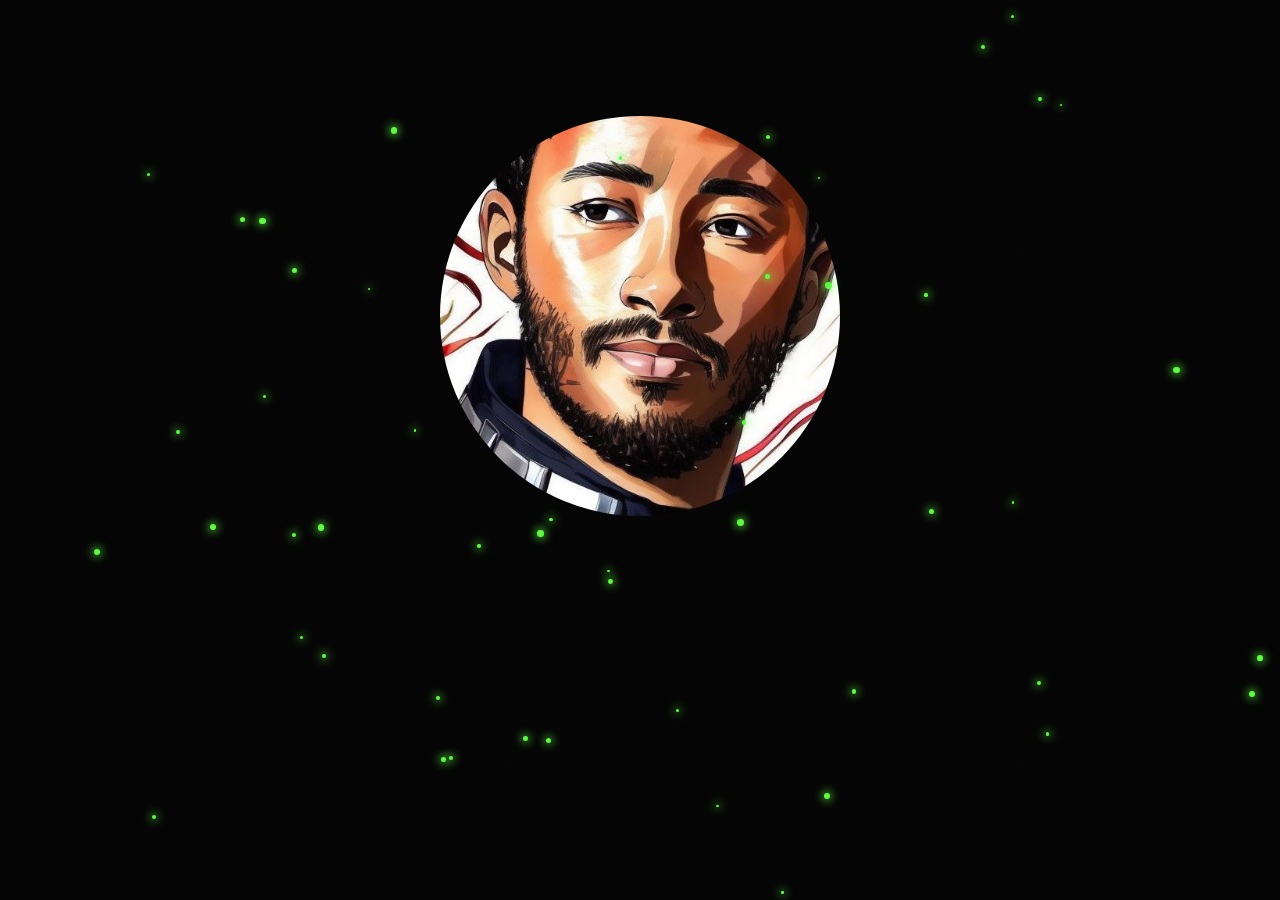
==== commit 64447a1e: "fff" ====
--- a/index.html
+++ b/index.html
@@ -1,478 +1,195 @@
-<html>
-  <head>
-    <title>
-      Portfolio - Boubacar Bah | Développeur Web & Marketing Digital
-    </title>
-    <meta charset="UTF-8" />
-    <meta name="viewport" content="width=device-width, initial-scale=1.0" />
-    <meta
-      name="description"
-      content="Portfolio de développement web et marketing digital"
-    />
-    <link rel="stylesheet" href="style.css" />
+<html><head>
+<meta charset="UTF-8">
+<meta name="viewport" content="width=device-width, initial-scale=1.0">
+<title>Bienvenue sur Mon Site Web</title>
+<style>
+    :root {
+        --primary-color: #5ffb43;
+        --secondary-color: #35424a;
+        --text-color: #f4f4f4;
+        --background-color: #121212;
+    }
 
-    <link
-      href="https://fonts.googleapis.com/css2?family=Poppins:wght@400;500;600;700&display=swap"
-      rel="stylesheet"
-    />
-  </head>
-  <body>
-    <div class="animated-background"></div>
+    * {
+        margin: 0;
+        padding: 0;
+        box-sizing: border-box;
+    }
 
-    <header class="header">
-      <div class="container">
-        <h1 class="typewriter">Boubacar Bah</h1>
-        <h2 class="subtitle">Développeur Web & Marketing Digital</h2>
-        <p class="description">Expert en Solutions Numériques Innovantes</p>
-        <div class="stats-grid">
-          <div class="stat-card">
-            <div class="stat-number">Autonome</div>
-            <div class="stat-text">Je sais m'organiser et être efficace</div>
-          </div>
-          <div class="stat-card">
-            <div class="stat-number">Motivé</div>
-            <div class="stat-text">
-              Toujours partant pour de nouveaux projets
-            </div>
-          </div>
-          <div class="stat-card">
-            <div class="stat-number">Dynamique</div>
-            <div class="stat-text">Énergie, ambition et détermination</div>
-          </div>
-          <div class="stat-card">
-            <div class="stat-number">Persévérant</div>
-            <div class="stat-text">
-              Toujours en train d'apprendre pour être efficace
-            </div>
-          </div>
+    body, html {
+        height: 100%;
+        font-family: 'Arial', sans-serif;
+        background-color: var(--background-color);
+        color: var(--text-color);
+        overflow: hidden;
+    }
+    img{
+        border-radius: 55%;
+    }
+
+    .landing-page {
+        height: 100%;
+        display: flex;
+        justify-content: center;
+        align-items: center;
+        text-align: center;
+        background: linear-gradient(rgba(0, 0, 0, 0.7), rgba(0, 0, 0, 0.7)), url('https://source.unsplash.com/1600x900/?technology') no-repeat center center/cover;
+    }
+
+    .content {
+        max-width: 800px;
+        padding: 20px;
+    }
+
+    h1 {
+        font-size: 3.5rem;
+        margin-bottom: 20px;
+        opacity: 0;
+        transform: translateY(-20px);
+        animation: fadeInDown 1s ease-out forwards;
+    }
+
+    p {
+        font-size: 1.2rem;
+        margin-bottom: 30px;
+        opacity: 0;
+        transform: translateY(20px);
+        animation: fadeInUp 1s ease-out 0.5s forwards;
+    }
+
+    .btn {
+        display: inline-block;
+        padding: 12px 24px;
+        background-color: var(--primary-color);
+        color: var(--text-color);
+        text-decoration: none;
+        font-size: 1.1rem;
+        border-radius: 5px;
+        transition: all 0.3s ease;
+        opacity: 0;
+        transform: scale(0.9);
+        animation: popIn 0.5s ease-out 1s forwards;
+    }
+
+    .btn:hover {
+        background-color: #48d41d;
+        transform: scale(1.05);
+    }
+
+    @keyframes fadeInDown {
+        to {
+            opacity: 1;
+            transform: translateY(0);
+        }
+    }
+
+    @keyframes fadeInUp {
+        to {
+            opacity: 1;
+            transform: translateY(0);
+        }
+    }
+
+    @keyframes popIn {
+        to {
+            opacity: 1;
+            transform: scale(1);
+        }
+    }
+
+    .particles {
+        position: absolute;
+        top: 0;
+        left: 0;
+        width: 100%;
+        height: 100%;
+        overflow: hidden;
+    }
+
+    .particle {
+        position: absolute;
+        display: block;
+        pointer-events: none;
+        width: 5px;
+        height: 5px;
+        background-color: var(--primary-color);
+        box-shadow: 0 0 10px 1px var(--primary-color);
+        border-radius: 50%;
+        animation: float 15s infinite;
+    }
+
+    @keyframes float {
+        0%, 100% {
+            transform: translateY(0) translateX(0);
+        }
+        25% {
+            transform: translateY(-30px) translateX(30px);
+        }
+        50% {
+            transform: translateY(-60px) translateX(-30px);
+        }
+        75% {
+            transform: translateY(-30px) translateX(60px);
+        }
+    }
+</style>
+</head>
+<body>
+    <div class="landing-page">
+        <div class="particles" id="particles"></div>
+        <div class="content">
+            <img src="Picsart_24-02-28_15-00-03-583.png" width="400" alt="">
+            <h1>Bienvenue sur Mon Site Web</h1>
+            <p>Découvrez mon univers créatif et mes réalisations en Développement Web & Marketing Digital .</p>
+            <a href="homepage.html" class="btn">Entrer dans mon portfolio</a>
         </div>
-      </div>
-    </header>
+    </div>
 
-    <nav class="nav">
-      <div class="burger-menu">
-        <div></div>
-        <div></div>
-        <div></div>
-      </div>
-      <ul class="nav-list">
-        <li><a href="#accueil" class="nav-link">Accueil</a></li>
-        <li><a href="#dev" class="nav-link">Développement</a></li>
-        <li><a href="#marketing" class="nav-link">Marketing</a></li>
-        <li><a href="#projets" class="nav-link">Projets</a></li>
-        <li><a href="#hobbies" class="nav-link">Hobbies</a></li>
-        <li><a href="#contact" class="nav-link">Contact</a></li>
-      </ul>
-    </nav>
+    <script>
+    document.addEventListener('DOMContentLoaded', function() {
+        const particles = document.getElementById('particles');
+        const particleCount = 50;
 
-    <main>
-      <section id="accueil" class="section">
-        <div class="container">
-          <div class="card about-card">
-            <h2>Mon Parcours</h2>
-            <div class="about-content">
-              <div class="about-text">
-                <p class="about-paragraph">
-                  À 25 ans, j'ai atteint un tournant décisif dans ma carrière.
-                  Après avoir exploré divers secteurs, du travail de manutention
-                  à celui de facteur, je n'avais jamais trouvé ma véritable
-                  vocation. Pourtant, une passion constante pour l'informatique
-                  m'a conduit à prendre une décision claire : me reconvertir
-                  dans ce domaine.
-                </p>
+        for (let i = 0; i < particleCount; i++) {
+            let particle = document.createElement('span');
+            particle.classList.add('particle');
+            
+            // Random position
+            particle.style.top = Math.random() * 100 + '%';
+            particle.style.left = Math.random() * 100 + '%';
+            
+            // Random size
+            let size = Math.random() * 5 + 2;
+            particle.style.width = size + 'px';
+            particle.style.height = size + 'px';
+            
+            // Random animation duration
+            particle.style.animationDuration = (Math.random() * 10 + 5) + 's';
+            
+            // Random animation delay
+            particle.style.animationDelay = Math.random() * 5 + 's';
 
-                <p class="about-paragraph">
-                  Fort d'un parcours en gestion et administration avec un bac
-                  professionnel, j'ai acquis des expériences variées sans jamais
-                  m'épanouir pleinement. Conscient de ce manque, j'ai entrepris
-                  une reconversion réfléchie vers l'informatique, en commençant
-                  par acquérir de nouvelles compétences en programmation,
-                  systèmes d'exploitation et réseaux, notamment grâce à une
-                  formation chez Simplon pour devenir développeur.
-                </p>
+            particles.appendChild(particle);
+        }
 
-                <p class="about-paragraph">
-                  En parallèle, j'ai récemment élargi mes horizons en me formant
-                  au marketing digital chez Oreegami. Cette nouvelle compétence
-                  me permet de combiner mes aptitudes techniques avec une
-                  approche stratégique du web, offrant une perspective innovante
-                  et complète. Je souhaite désormais me spécialiser en génie
-                  logiciel tout en approfondissant mes connaissances en Java, C
-                  et C++ et en renforçant ma maîtrise des outils et stratégies
-                  numériques.
-                </p>
-              </div>
-              <div class="profile-section">
-                <img
-                  src="Picsart_24-02-28_15-00-03-583.png"
-                  alt="Portrait professionnel d'un jeune développeur, style moderne et professionnel"
-                  class="profile-image"
-                  width="300"
-                  height="300"
-                />
-              </div>
-            </div>
-            <div class="journey-timeline">
-              <div class="timeline-item">
-                <div class="timeline-dot"></div>
-                <div class="timeline-content">
-                  <h4>Formation Simplon</h4>
-                  <p>Développement Web & Mobile</p>
-                </div>
-              </div>
-              <div class="timeline-item">
-                <div class="timeline-dot"></div>
-                <div class="timeline-content">
-                  <h4>Formation Oreegami</h4>
-                  <p>Marketing Digital</p>
-                </div>
-              </div>
-              <div class="timeline-item">
-                <div class="timeline-dot"></div>
-                <div class="timeline-content">
-                  <h4>Formation Alternaflex</h4>
-                  <p>Infographie</p>
-                </div>
-              </div>
-            </div>
-          </div>
-        </div>
-      </section>
+        // Interactive particle movement
+        document.addEventListener('mousemove', function(e) {
+            particles.querySelectorAll('.particle').forEach(particle => {
+                let moveX = (e.clientX - window.innerWidth / 2) * 0.01;
+                let moveY = (e.clientY - window.innerHeight / 2) * 0.01;
+                particle.style.transform = `translate(${moveX}px, ${moveY}px)`;
+            });
+        });
 
-      <section id="dev" class="section">
-        <div class="container">
-          <h2>Développement Web</h2>
-          <div class="portfolio-grid">
-            <div class="service-card">
-              <div class="service-icon">⚡</div>
-              <h3>Front-end Development</h3>
-              <p>
-                Création d'interfaces modernes et réactives avec les
-                technologies fondamentales.
-              </p>
-              <div class="skill-tags">
-                <span class="skill-tag">HTML</span>
-                <span class="skill-tag">CSS</span>
-                <span class="skill-tag">JavaScript</span>
-              </div>
-              <p>Expertise Front-end</p>
-              <div class="progress-bar">
-                <div class="progress-fill" style="width: 95%"></div>
-              </div>
-            </div>
-
-            <div class="service-card">
-              <div class="service-icon">🔧</div>
-              <h3>Back-end Development</h3>
-              <p>
-                Développement serveur robuste et gestion de bases de données.
-              </p>
-              <div class="skill-tags">
-                <span class="skill-tag">PHP</span>
-                <span class="skill-tag">SQL</span>
-                <span class="skill-tag">MySQL</span>
-                <span class="skill-tag">PostgreSQL</span>
-              </div>
-              <p>Expertise Back-end</p>
-              <div class="progress-bar">
-                <div class="progress-fill" style="width: 90%"></div>
-              </div>
-            </div>
-
-            <div class="service-card">
-              <div class="service-icon">🤖</div>
-              <h3>CMS & Intelligence Artificielle</h3>
-              <p>
-                Intégration de solutions CMS modernes et utilisation d'outils
-                IA.
-              </p>
-              <div class="skill-tags">
-                <span class="skill-tag">WordPress</span>
-                <span class="skill-tag">Shopify</span>
-                <span class="skill-tag">ChatGPT</span>
-                <span class="skill-tag">IA Tools</span>
-              </div>
-              <p>Expertise CMS & IA</p>
-              <div class="progress-bar">
-                <div class="progress-fill" style="width: 85%"></div>
-              </div>
-            </div>
-          </div>
-        </div>
-      </section>
-
-      <section id="marketing" class="section">
-        <div class="container">
-          <h2>Marketing Digital</h2>
-          <div class="portfolio-grid">
-            <div class="service-card">
-              <div class="service-icon">📈</div>
-              <h3>SEO & Visibilité</h3>
-              <p>
-                Optimisation pour les moteurs de recherche et stratégie de
-                contenu.
-              </p>
-              <div class="skill-tags">
-                <span class="skill-tag">SEO Technique</span>
-                <span class="skill-tag">Content Strategy</span>
-                <span class="skill-tag">Local SEO</span>
-                <span class="skill-tag">Analytics</span>
-              </div>
-              <p>Performance SEO</p>
-              <div class="progress-bar">
-                <div class="progress-fill" style="width: 92%"></div>
-              </div>
-            </div>
-
-            <div class="service-card">
-              <div class="service-icon">🎯</div>
-              <h3>Publicité Digitale</h3>
-              <p>
-                Campagnes publicitaires ciblées et optimisées pour maximiser le
-                ROI.
-              </p>
-              <div class="skill-tags">
-                <span class="skill-tag">Google Ads</span>
-                <span class="skill-tag">Facebook Ads</span>
-                <span class="skill-tag">LinkedIn Ads</span>
-                <span class="skill-tag">Retargeting</span>
-              </div>
-              <p>Expertise Ads</p>
-              <div class="progress-bar">
-                <div class="progress-fill" style="width: 88%"></div>
-              </div>
-            </div>
-
-            <div class="service-card">
-              <div class="service-icon">📊</div>
-              <h3>Analytics & Growth</h3>
-              <p>
-                Analyse de données et stratégies de croissance basées sur les
-                metrics.
-              </p>
-              <div class="skill-tags">
-                <span class="skill-tag">GA4</span>
-                <span class="skill-tag">Data Studio</span>
-                <span class="skill-tag">CRO</span>
-                <span class="skill-tag">A/B Testing</span>
-              </div>
-            </div>
-          </div>
-        </div>
-      </section>
-
-      <section id="projets" class="section">
-        <div class="container">
-          <h2>Mes Projets</h2>
-          <div class="portfolio-grid">
-            <div class="project-card card">
-              <img
-                src="Capture d'écran 2024-09-05 134711.png"
-                alt="Interface d'une plateforme e-commerce moderne avec design épuré"
-                class="project-preview"
-                width="400"
-                height="200"
-              />
-              <div class="service-icon">💻</div>
-              <h3>E-commerce Platform</h3>
-              <p>Site e-commerce complet développé avec PHP et MySQL</p>
-              <div class="skill-tags">
-                <span class="skill-tag">PHP</span>
-                <span class="skill-tag">MySQL</span>
-                <span class="skill-tag">JavaScript</span>
-                <span class="skill-tag">Bootstrap</span>
-              </div>
-              <div class="project-links">
-                <a href="https://github.com/BoubaBah/MangaDev" class="btn"
-                  >Voir le Code</a
-                >
-              </div>
-            </div>
-
-            <div class="project-card card">
-              <img
-                src="Capture d'écran 2024-09-05 151207.png"
-                alt="Application mobile de fitness avec interface moderne et intuitive"
-                class="project-preview"
-                width="400"
-                height="200"
-              />
-              <div class="service-icon">📱</div>
-              <h3>Front-end salle de sport</h3>
-              <p>
-                Application Front-end de suivi fitness développée avec
-                JavaScript
-              </p>
-              <div class="skill-tags">
-                <span class="skill-tag">HTML/CSS</span>
-                <span class="skill-tag">JavaScript</span>
-                <span class="skill-tag">Bootstrap</span>
-              </div>
-              <div class="project-links">
-                <a href="https://itakii.github.io/sale-de-sport/" class="btn"
-                  >Demo Live</a
-                >
-              </div>
-            </div>
-
-            <div class="project-card card">
-              <img
-                src="bbb.png.png"
-                alt="Interface d'un chatbot IA avec design futuriste"
-                class="project-preview"
-                width="400"
-                height="200"
-              />
-              <div class="service-icon">💻</div>
-              <h3>Application web pour apprendre l'Arabe</h3>
-              <p>Application web qui soutient l'apprentissage de l'arabe.</p>
-              <div class="skill-tags">
-                <span class="skill-tag">HTML/CSS</span>
-                <span class="skill-tag">JavaScript</span>
-                <span class="skill-tag">IA</span>
-              </div>
-              <div class="project-links">
-                <a
-                  href="https://boubabah.github.io/apprendreL-ArabeD-butant/"
-                  class="btn"
-                  >Demo Live</a
-                >
-              </div>
-            </div>
-
-            <div class="project-card card">
-              <img
-                src="lll.png"
-                alt="Dashboard analytics avec graphiques et données marketing"
-                class="project-preview"
-                width="400"
-                height="200"
-              />
-              <div class="service-icon">💻</div>
-              <h3>landing-page</h3>
-              <p>landing-page pour site web.</p>
-              <div class="skill-tags">
-                <span class="skill-tag">HTML/CSS</span>
-              </div>
-              <div class="project-links">
-                <a href="https://boubabah.github.io/landing-Page/" class="btn"
-                  >Demo Live</a
-                >
-              </div>
-            </div>
-
-            <div class="project-card card">
-              <img
-                src="ddd.png"
-                alt="Application de réseau social avec interface moderne"
-                class="project-preview"
-                width="400"
-                height="200"
-              />
-              <div class="service-icon">🎮</div>
-              <h3>Jeux devine le mot</h3>
-              <p>Jeux devine le mot</p>
-              <div class="skill-tags">
-                <span class="skill-tag">HTML/CSS</span>
-                <span class="skill-tag">JavaScript</span>
-              </div>
-              <div class="project-links">
-                <a
-                  href="https://boubabah.github.io/JeuDevine.github.io/"
-                  class="btn"
-                  >Demo Live</a
-                >
-              </div>
-            </div>
-          </div>
-        </div>
-      </section>
-
-      <section id="hobbies" class="section">
-        <div class="container">
-          <h2>Mes Passions</h2>
-          <div class="portfolio-grid">
-            <div class="service-card">
-              <div class="service-icon">♟️</div>
-              <h3>Échecs & Sport</h3>
-              <p>
-                Passionné par les jeux d'échecs et la pratique du sport pour
-                maintenir un esprit sain dans un corps sain.
-              </p>
-              <div class="skill-tags">
-                <span class="skill-tag">Échecs</span>
-                <span class="skill-tag">Stratégie</span>
-                <span class="skill-tag">Sport</span>
-                <span class="skill-tag">Fitness</span>
-              </div>
-            </div>
-
-            <div class="service-card">
-              <div class="service-icon">🎮</div>
-              <h3>Gaming</h3>
-              <p>
-                Passionné de jeux vidéo avec une préférence pour les jeux de
-                stratégie et compétitifs.
-              </p>
-              <div class="skill-tags">
-                <span class="skill-tag">eSports</span>
-                <span class="skill-tag">PC Gaming</span>
-                <span class="skill-tag">Jeux Stratégie</span>
-                <span class="skill-tag">RPG</span>
-              </div>
-            </div>
-
-            <div class="service-card">
-              <div class="service-icon">📚</div>
-              <h3>Manga & Culture Japonaise</h3>
-              <p>
-                Grand amateur de mangas et passionné par la culture japonaise et
-                ses différentes formes d'art.
-              </p>
-              <div class="skill-tags">
-                <span class="skill-tag">Manga</span>
-                <span class="skill-tag">Anime</span>
-                <span class="skill-tag">Culture Japonaise</span>
-                <span class="skill-tag">Art Digital</span>
-              </div>
-            </div>
-          </div>
-        </div>
-      </section>
-
-      <section id="contact" class="section">
-        <div class="container">
-          <div class="contact-form card w-50">
-            <center><h3>Restons en contact</h3></center>
-            <br />
-            <p>
-              N'hésitez pas à me contacter pour toute opportunité ou
-              collaboration.
-            </p>
-            <br />
-            <div class="contact-method">
-              <i class="fas fa-envelope"></i>
-              <p>boubacar.bah.zola@gmail.com</p>
-            </div>
-            <br />
-
-            <div class="contact-method">
-              <i class="fas fa-map-marker-alt"></i>
-              <p>Marseille, France</p>
-            </div>
-            <div class="social-links">
-              <a href="https://github.com/BoubaBah" target="_blank">GitHub</a>
-              <a
-                href="https://www.linkedin.com/in/boubacar-bah-%E2%9C%A8-0828a6263/"
-                target="_blank"
-                >LinkedIn</a
-              >
-            </div>
-          </div>
-        </div>
-      </section>
-    </main>
-
-    <script src="main.js"></script>
-  </body>
-</html>
+        // Button hover effect
+        const btn = document.querySelector('.btn');
+        btn.addEventListener('mouseover', function() {
+            this.style.transform = 'scale(1.1) rotate(5deg)';
+        });
+        btn.addEventListener('mouseout', function() {
+            this.style.transform = 'scale(1) rotate(0deg)';
+        });
+    });
+    </script>
+</body>
+</html>